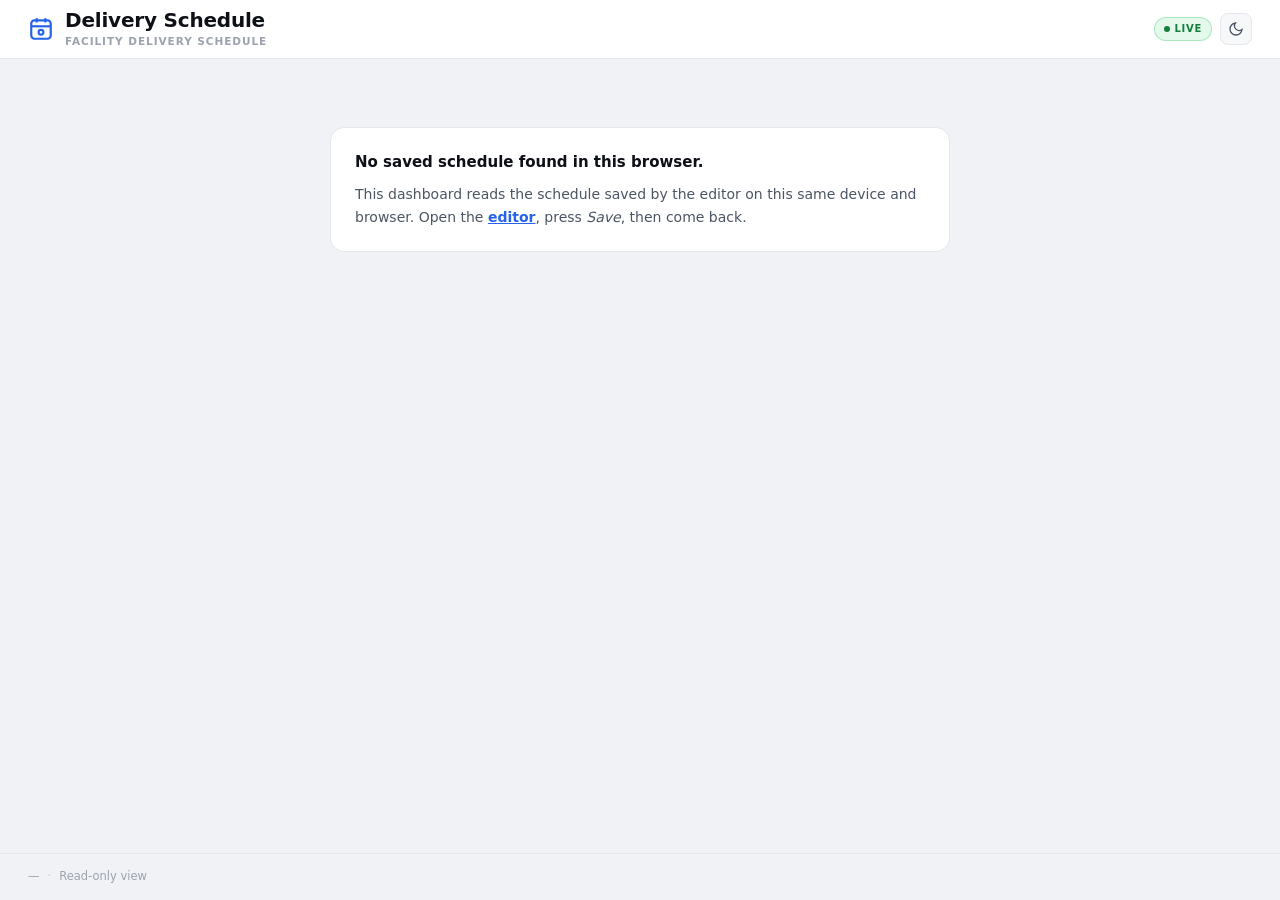
==== live.html @ d56c6969 "Add files via upload" ====
<!DOCTYPE html>
<html lang="en" data-theme="light">
<head>
<meta charset="UTF-8">
<meta name="viewport" content="width=device-width, initial-scale=1, viewport-fit=cover">
<meta name="robots" content="noindex">
<title>Delivery Schedule — Live</title>
<link rel="stylesheet" href="base.css">
<link rel="stylesheet" href="style.css">
<link rel="stylesheet" href="live.css">
</head>
<body class="live-body">

  <header class="live-header">
    <div class="live-header-inner">
      <div class="live-brand">
        <svg class="live-logo" width="26" height="26" viewBox="0 0 24 24" fill="none" stroke="currentColor" stroke-width="2" aria-label="Delivery schedule">
          <rect x="3" y="4" width="18" height="17" rx="3"/>
          <line x1="3" y1="9.5" x2="21" y2="9.5"/>
          <line x1="8" y1="2" x2="8" y2="6"/>
          <line x1="16" y1="2" x2="16" y2="6"/>
          <circle cx="12" cy="15" r="2.2"/>
        </svg>
        <div class="live-titles">
          <h1 id="liveTitle">Delivery Schedule</h1>
          <p id="liveSubtitle">Facility Delivery Schedule</p>
        </div>
      </div>
      <div class="live-header-right">
        <span class="live-cutoff" id="liveCutoff" hidden></span>
        <span class="live-badge live-live-badge"><span class="live-dot"></span>Live</span>
        <button class="live-icon-btn" id="liveThemeBtn" type="button" aria-label="Toggle dark mode" title="Toggle dark mode">
          <svg width="16" height="16" viewBox="0 0 24 24" fill="none" stroke="currentColor" stroke-width="2"><path d="M21 12.8A9 9 0 1 1 11.2 3a7 7 0 0 0 9.8 9.8z"/></svg>
        </button>
      </div>
    </div>
    <nav class="live-tabs" role="tablist">
      <button class="live-tab active" data-view="timeline" role="tab" aria-selected="true">Timeline</button>
      <button class="live-tab" data-view="reference" role="tab" aria-selected="false">Quick Reference</button>
    </nav>
  </header>

  <main class="live-main">
    <div class="live-status" id="liveStatus" hidden></div>
    <div id="liveContent" class="live-content"></div>
  </main>

  <footer class="live-footer">
    <span id="liveUpdated">—</span>
    <span class="live-footer-sep">·</span>
    <span>Read-only view</span>
  </footer>

  <script src="live.js"></script>
<script data-pplx-inline-edit>
(function () {
  if (window === window.top) return;

  const allowedParentOrigins = ["https://www.perplexity.ai","https://perplexity.ai","https://testing.perplexity.ai","https://staging.perplexity.ai","https://*.preview.i.perplexity.ai","http://perplexity.localhost","http://localhost:1420","http://127.0.0.1:1420","http://localhost:3000","http://127.0.0.1:3000","http://localhost:5173","http://127.0.0.1:5173"];
  const MAX_FONT_BYTES = 500 * 1024;
  const MAX_TOTAL_FONT_BYTES = 2 * 1024 * 1024;
  let scrollForwarding = false;
  let scrollRaf = 0;
  let trustedTopOrigin = null;

  // Allow entries like "https://*.preview.i.perplexity.ai" — the wildcard
  // matches a single DNS label (no dots), so "https://*.foo" cannot stretch
  // across multiple labels.
  function matchesAllowedOrigin(origin) {
    if (!origin) return false;
    for (const entry of allowedParentOrigins) {
      if (!entry.includes("*")) {
        if (entry === origin) return true;
        continue;
      }
      const pattern = new RegExp(
        "^" +
          entry.replace(/[.+?^${}()|[\]\\]/g, "\\$&").replace(/\*/g, "[^.]+") +
          "$",
      );
      if (pattern.test(origin)) return true;
    }
    return false;
  }

  // Trust decision: when the sender is same-origin-visible (event.origin is a
  // real origin like https://www.perplexity.ai) we trust event.origin directly.
  // When event.origin is "null" (opaque broker srcdoc), we fall back to the
  // broker's stamped `parentOrigin` to identify the top window. The fallback
  // is claim-only — we rely on the browser's native `targetOrigin` enforcement
  // on the response path (see postToTrustedTop) to ensure replies can't be
  // delivered to anyone but the actual top window of that claimed origin.
  function getTrustedParentOrigin(event) {
    const forwardedParentOrigin =
      typeof event.data.parentOrigin === "string" ? event.data.parentOrigin : null;
    const parentOrigin = event.origin === "null" ? forwardedParentOrigin : event.origin;
    return matchesAllowedOrigin(parentOrigin) ? parentOrigin : null;
  }

  // All responses go to window.top with targetOrigin = the allowlisted origin.
  // An attacker that iframes us inside their own null-origin broker can claim
  // any parentOrigin they like, but the browser will drop the reply whenever
  // the real top's origin doesn't match — so the screenshot never leaves.
  function postToTrustedTop(message) {
    if (!trustedTopOrigin) return;
    try {
      window.top.postMessage(message, trustedTopOrigin);
    } catch (_error) {}
  }

  function inlineAll(original, clone) {
    if (original.nodeType !== 1 || clone.nodeType !== 1) return;

    try {
      const computedStyle = getComputedStyle(original);
      // cssText on a computed style is the serialized declaration in modern
      // Chromium/Safari — a single read beats enumerating ~400 longhand
      // properties. Firefox returns "" here, so we fall back on empty.
      const serialized = computedStyle.cssText;
      if (serialized) {
        clone.style.cssText = serialized;
      } else {
        const parts = new Array(computedStyle.length);
        for (let index = 0; index < computedStyle.length; index += 1) {
          const property = computedStyle[index];
          parts[index] = `${property}:${computedStyle.getPropertyValue(property)};`;
        }
        clone.style.cssText = parts.join("");
      }
    } catch (_error) {}

    const originalChildren = original.children;
    const clonedChildren = clone.children;
    for (
      let index = 0;
      index < originalChildren.length && index < clonedChildren.length;
      index += 1
    ) {
      inlineAll(originalChildren[index], clonedChildren[index]);
    }
  }

  function extractFontUrl(srcValue) {
    const matches = [
      ...srcValue.matchAll(
        /url\(["']?([^"')]+)["']?\)(?:\s*format\(["']?([^"')]+)["']?\))?/gi,
      ),
    ];
    if (matches.length === 0) return null;
    const woff2 = matches.find((m) => m[2] && m[2].toLowerCase().includes("woff2"));
    if (woff2) return woff2[1];
    const woff = matches.find((m) => m[2] && m[2].toLowerCase().includes("woff"));
    if (woff) return woff[1];
    return matches[0][1];
  }

  // Cache resolved font URL -> data URI across captures. Fonts on a page
  // essentially never change, and a batch run emits multiple captures back to
  // back — without this we'd refetch + re-base64 every time.
  const fontDataUriCache = new Map();
  const SRC_DECLARATION_RE = /src\s*:\s*[^;}]+/i;

  async function fetchAsDataUri(url) {
    if (fontDataUriCache.has(url)) return fontDataUriCache.get(url);
    let dataUri = null;
    try {
      const response = await fetch(url, { mode: "cors", credentials: "omit" });
      if (response.ok) {
        const blob = await response.blob();
        if (blob.size <= MAX_FONT_BYTES) {
          dataUri = await new Promise((resolve) => {
            const reader = new FileReader();
            reader.onloadend = () =>
              resolve(typeof reader.result === "string" ? reader.result : null);
            reader.onerror = () => resolve(null);
            reader.readAsDataURL(blob);
          });
        }
      }
    } catch (_error) {
      dataUri = null;
    }
    fontDataUriCache.set(url, dataUri);
    return dataUri;
  }

  function collectFontFaceRuleTexts() {
    const rules = [];
    for (const sheet of document.styleSheets) {
      let cssRules;
      try {
        cssRules = sheet.cssRules;
      } catch (_error) {
        continue;
      }
      if (!cssRules) continue;
      for (const rule of cssRules) {
        const cssText = rule.cssText || "";
        if (cssText.startsWith("@font-face")) rules.push(cssText);
      }
    }
    return rules;
  }

  async function buildInlinedFontCss() {
    const ruleTexts = collectFontFaceRuleTexts();
    if (ruleTexts.length === 0) return null;

    const resolved = ruleTexts.map((cssText) => {
      if (!SRC_DECLARATION_RE.test(cssText)) return null;
      const srcMatch = cssText.match(/src\s*:\s*([^;}]+)[;}]/i);
      if (!srcMatch) return null;
      const url = extractFontUrl(srcMatch[1]);
      if (!url) return null;
      try {
        return { cssText, url: new URL(url, document.baseURI).href };
      } catch (_error) {
        return null;
      }
    });

    const dataUris = await Promise.all(
      resolved.map((entry) => (entry ? fetchAsDataUri(entry.url) : Promise.resolve(null))),
    );

    const inlined = [];
    let totalBytes = 0;
    for (let index = 0; index < resolved.length; index += 1) {
      const entry = resolved[index];
      const dataUri = dataUris[index];
      if (!entry || !dataUri) continue;
      const approxBytes = dataUri.length * 0.75;
      if (totalBytes + approxBytes > MAX_TOTAL_FONT_BYTES) break;
      totalBytes += approxBytes;
      inlined.push(entry.cssText.replace(SRC_DECLARATION_RE, `src: url("${dataUri}")`));
    }
    return inlined.length > 0 ? inlined.join("\n") : null;
  }

  function stripExternal(clone) {
    const images = clone.querySelectorAll("img");
    for (let index = 0; index < images.length; index += 1) {
      const src = images[index].getAttribute("src");
      if (src && !src.startsWith("data:")) images[index].removeAttribute("src");
    }

    const elements = clone.querySelectorAll("*");
    for (let index = 0; index < elements.length; index += 1) {
      const style = elements[index].style.cssText;
      if (style && style.includes("url(")) {
        elements[index].style.cssText = style.replace(
          /url\(["']?(?!data:)[^)"']*["']?\)/gi,
          "none",
        );
      }
    }
  }

  function emitScroll() {
    scrollRaf = 0;
    if (!scrollForwarding) return;
    postToTrustedTop({
      type: "INLINE_EDIT_SCROLL",
      scrollX: window.scrollX,
      scrollY: window.scrollY,
    });
  }

  window.addEventListener(
    "scroll",
    function () {
      if (!scrollForwarding || scrollRaf) return;
      scrollRaf = requestAnimationFrame(emitScroll);
    },
    { passive: true, capture: true },
  );

  async function handleCaptureRequest(event) {
    const requestId = event.data.requestId;
    const scrollX = window.scrollX;
    const scrollY = window.scrollY;
    const width = window.innerWidth;
    const height = window.innerHeight;

    function postResult(dataUrl) {
      postToTrustedTop({
        type: "INLINE_EDIT_SCREENSHOT_RESULT",
        requestId,
        dataUrl,
        scrollX,
        scrollY,
      });
    }

    try {
      // Wait for any pending web fonts to resolve so both inline metrics and
      // the @font-face inlining below see the same loaded faces.
      if (document.fonts && document.fonts.ready) {
        try {
          await document.fonts.ready;
        } catch (_error) {}
      }

      const clone = document.documentElement.cloneNode(true);
      inlineAll(document.documentElement, clone);

      const removedNodes = clone.querySelectorAll("script,link[rel=\"stylesheet\"],style");
      for (let index = 0; index < removedNodes.length; index += 1) {
        removedNodes[index].remove();
      }

      stripExternal(clone);

      // Re-embed web fonts as data-URI @font-face rules so the SVG rasterizer
      // can resolve them — external font URLs aren't fetched during
      // foreignObject rendering, which would otherwise force a fallback face
      // and change text metrics.
      const inlinedFontCss = await buildInlinedFontCss();
      if (inlinedFontCss) {
        const styleEl = document.createElement("style");
        styleEl.textContent = inlinedFontCss;
        const head = clone.querySelector("head");
        if (head) head.appendChild(styleEl);
        else clone.insertBefore(styleEl, clone.firstChild);
      }

      const html = new XMLSerializer().serializeToString(clone);
      const svg =
        `<svg xmlns="http://www.w3.org/2000/svg" width="${width}" height="${height}">` +
        '<foreignObject width="100%" height="100%">' +
        `<div xmlns="http://www.w3.org/1999/xhtml" style="width:${width}px;height:${height}px;overflow:hidden">` +
        `<div style="position:relative;left:-${scrollX}px;top:-${scrollY}px">` +
        html +
        "</div></div></foreignObject></svg>";
      const svgUrl = `data:image/svg+xml;charset=utf-8,${encodeURIComponent(svg)}`;
      const image = new Image();
      image.onload = function () {
        const canvas = document.createElement("canvas");
        canvas.width = width;
        canvas.height = height;
        canvas.getContext("2d").drawImage(image, 0, 0);
        postResult(canvas.toDataURL("image/png"));
      };
      image.onerror = function () {
        postResult(null);
      };
      image.src = svgUrl;
    } catch (_error) {
      postResult(null);
    }
  }

  window.addEventListener("message", function (event) {
    if (!event.data) return;
    // Only accept messages from the direct parent frame. Blocks sibling /
    // unrelated-window postMessage senders that could otherwise reach us.
    if (event.source !== window.parent) return;

    const trustedParentOrigin = getTrustedParentOrigin(event);
    if (!trustedParentOrigin) return;
    trustedTopOrigin = trustedParentOrigin;

    if (event.data.type === "INLINE_EDIT_SCROLL_START") {
      scrollForwarding = true;
      emitScroll();
      return;
    }

    if (event.data.type === "INLINE_EDIT_SCROLL_STOP") {
      scrollForwarding = false;
      if (scrollRaf) cancelAnimationFrame(scrollRaf);
      scrollRaf = 0;
      return;
    }

    if (event.data.type !== "INLINE_EDIT_CAPTURE_REQUEST") return;

    handleCaptureRequest(event);
  });
})();


</script></body>
</html>
---- base.css ----
*, *::before, *::after { box-sizing: border-box; margin: 0; padding: 0; }
html {
  -webkit-font-smoothing: antialiased;
  -moz-osx-font-smoothing: grayscale;
  text-rendering: optimizeLegibility;
  scroll-behavior: smooth;
}
body {
  position: relative;
  min-height: 100dvh;
  font-family: var(--font-body, 'Inter', sans-serif);
  font-size: var(--text-base);
  color: var(--color-text);
  background-color: var(--color-bg);
}
img, svg { display: block; max-width: 100%; }
ul[role='list'] { list-style: none; }
button { cursor: pointer; background: none; border: none; font: inherit; color: inherit; }
h1,h2,h3,h4,h5,h6 { text-wrap: balance; line-height: 1.15; }
p, li { text-wrap: pretty; }
::selection { background: oklch(from var(--color-primary, #01696f) l c h / 0.2); }
:focus-visible { outline: 2px solid var(--color-primary); outline-offset: 3px; border-radius: 4px; }
@media (prefers-reduced-motion: reduce) {
  *, *::before, *::after {
    animation-duration: 0.01ms !important;
    transition-duration: 0.01ms !important;
  }
}
---- style.css ----
/* =============================================================================
   DELIVERY SCHEDULE — DESIGN SYSTEM v3
   View mode: polished published document
   Edit mode: functional editing UI overlaid on top
============================================================================= */

@keyframes fadeSlideIn {
  from { opacity: 0; transform: translateY(-3px); }
  to   { opacity: 1; transform: translateY(0); }
}

/* ── Variables ────────────────────────────────────────────────────────────── */
:root {
  --font:       'Inter', system-ui, -apple-system, sans-serif;
  --font-mono:  'DM Mono', 'Courier New', monospace;

  /* Surfaces */
  --bg:         #f0f2f5;
  --surface:    #ffffff;
  --surface-2:  #f7f8fa;
  --border:     #e4e7ec;
  --border-2:   #c9cdd6;

  /* Text */
  --text-1:     #0d1117;
  --text-2:     #4b5563;
  --text-3:     #9ca3af;

  /* Accent */
  --accent:     #2563eb;
  --accent-lo:  #eff6ff;
  --accent-hi:  #1d4ed8;

  /* Header */
  --hdr-h:      64px;
  --hdr-bg:     #ffffff;
  --hdr-border: #e4e7ec;

  /* Timeline */
  --spine:      #dde1e7;
  --dot-sz:     11px;
  --time-w:     88px;

  /* Card variants */
  --c-default-bg: #ffffff;
  --c-default-bd: #e4e7ec;
  --c-purple-bg:  #f5f3ff;
  --c-purple-bd:  #c4b5fd;
  --c-purple-tx:  #5b21b6;
  --c-pickup-bg:  #fff7ed;
  --c-pickup-bd:  #fed7aa;
  --c-pickup-tx:  #9a3412;
  --c-assisted-bg: #eff6ff;
  --c-assisted-bd: #93c5fd;
  --c-assisted-tx: #1d4ed8;
  --c-skill-bg:   #f0fdf4;
  --c-skill-bd:   #bbf7d0;
  --c-skill-tx:   #166534;

  /* Sticky notes */
  --sn-blue-bg:   #eff6ff;
  --sn-blue-bd:   #93c5fd;
  --sn-blue-tx:   #1e40af;
  --sn-yel-bg:    #fefce8;
  --sn-yel-bd:    #fde68a;
  --sn-yel-tx:    #78350f;

  /* Tags */
  --tag-mwf-bg:   #eff6ff;
  --tag-mwf-tx:   #1d4ed8;
  --tag-tth-bg:   #f0fdf4;
  --tag-tth-tx:   #166534;
  --tag-sk-bg:    #fff7ed;
  --tag-sk-tx:    #9a3412;

  /* Shadows */
  --shadow-sm:  0 1px 2px rgba(0,0,0,.06), 0 1px 3px rgba(0,0,0,.04);
  --shadow-md:  0 4px 12px rgba(0,0,0,.08), 0 2px 4px rgba(0,0,0,.04);
}

[data-theme="dark"] {
  --bg:         #0d1117;
  --surface:    #161b22;
  --surface-2:  #1c2333;
  --border:     #30363d;
  --border-2:   #444c56;

  --text-1:     #e6edf3;
  --text-2:     #8b949e;
  --text-3:     #6e7681;

  --accent:     #58a6ff;
  --accent-lo:  #1c3a6b;
  --accent-hi:  #79b8ff;

  --hdr-bg:     #161b22;
  --hdr-border: #30363d;

  --spine:      #30363d;

  --c-default-bg: #161b22;
  --c-default-bd: #30363d;
  --c-purple-bg:  #2d1b69;
  --c-purple-bd:  #7c3aed;
  --c-purple-tx:  #c4b5fd;
  --c-pickup-bg:  #431407;
  --c-pickup-bd:  #9a3412;
  --c-pickup-tx:  #fdba74;
  --c-assisted-bg: #1e3a5f;
  --c-assisted-bd: #1e40af;
  --c-assisted-tx: #93c5fd;
  --c-skill-bg:   #14532d;
  --c-skill-bd:   #166534;
  --c-skill-tx:   #86efac;

  --sn-blue-bg:   #1c3a6b;
  --sn-blue-bd:   #3b82f6;
  --sn-blue-tx:   #93c5fd;
  --sn-yel-bg:    #422006;
  --sn-yel-bd:    #d97706;
  --sn-yel-tx:    #fbbf24;

  --tag-mwf-bg:   #1c3a6b;
  --tag-mwf-tx:   #93c5fd;
  --tag-tth-bg:   #14532d;
  --tag-tth-tx:   #86efac;
  --tag-sk-bg:    #431407;
  --tag-sk-tx:    #fdba74;

  --shadow-sm: 0 1px 3px rgba(0,0,0,.3);
  --shadow-md: 0 4px 12px rgba(0,0,0,.4);
}

/* ── Reset ────────────────────────────────────────────────────────────────── */
*, *::before, *::after { box-sizing: border-box; margin: 0; padding: 0; }
html { font-size: 14px; scroll-behavior: smooth; }
body {
  font-family: var(--font);
  background: var(--bg);
  color: var(--text-1);
  line-height: 1.55;
  min-height: 100vh;
  position: relative;
}
::-webkit-scrollbar { width: 6px; height: 6px; }
::-webkit-scrollbar-track { background: transparent; }
::-webkit-scrollbar-thumb { background: var(--border-2); border-radius: 3px; }

/* ═══════════════════════════════════════════════════════════════════════════
   HEADER
═══════════════════════════════════════════════════════════════════════════ */
.site-header {
  position: sticky;
  top: 0;
  z-index: 100;
  height: var(--hdr-h);
  background: var(--hdr-bg);
  border-bottom: 1px solid var(--hdr-border);
  backdrop-filter: blur(12px);
  -webkit-backdrop-filter: blur(12px);
}
.header-inner {
  display: flex;
  align-items: center;
  height: 100%;
  padding: 0 28px;
  gap: 20px;
  max-width: 2200px;
  margin: 0 auto;
}

/* Brand */
.header-brand {
  display: flex;
  align-items: center;
  gap: 14px;
  flex-shrink: 0;
}
.brand-logo {
  width: 38px; height: 38px;
  color: var(--accent);
  flex-shrink: 0;
}
.brand-text { display: flex; flex-direction: column; gap: 1px; }
.site-title {
  font-size: 16px;
  font-weight: 800;
  letter-spacing: -.4px;
  color: var(--text-1);
  line-height: 1.2;
  white-space: nowrap;
}
.site-subtitle {
  font-size: 10.5px;
  font-weight: 600;
  color: var(--text-3);
  letter-spacing: .6px;
  text-transform: uppercase;
}

/* Meta */
.header-meta { flex: 1; min-width: 0; display: flex; align-items: center; }
.cutoff-pill {
  display: inline-flex;
  align-items: center;
  gap: 6px;
  padding: 5px 14px;
  background: var(--surface-2);
  border: 1px solid var(--border);
  border-radius: 24px;
  font-size: 12.5px;
  font-weight: 500;
  color: var(--text-2);
  white-space: nowrap;
}
.cutoff-pill svg { color: var(--accent); flex-shrink: 0; }

/* Actions */
.header-actions {
  display: flex;
  align-items: center;
  gap: 8px;
  flex-shrink: 0;
}
.btn-group {
  display: flex;
  gap: 2px;
  padding: 2px;
  background: var(--surface-2);
  border: 1px solid var(--border);
  border-radius: 8px;
}
.icon-btn {
  display: inline-flex;
  align-items: center;
  justify-content: center;
  width: 32px; height: 32px;
  border: none;
  background: transparent;
  color: var(--text-2);
  border-radius: 6px;
  cursor: pointer;
  transition: background .15s, color .15s;
}
.icon-btn:hover:not(:disabled) { background: var(--border); color: var(--text-1); }
.icon-btn:disabled { opacity: .3; cursor: not-allowed; }

.pill-btn {
  display: inline-flex;
  align-items: center;
  gap: 7px;
  height: 34px;
  padding: 0 14px;
  border: 1px solid var(--border);
  background: var(--surface);
  color: var(--text-2);
  font-size: 13px;
  font-weight: 500;
  font-family: var(--font);
  border-radius: 8px;
  cursor: pointer;
  transition: all .15s;
  white-space: nowrap;
}
.pill-btn:hover { background: var(--surface-2); color: var(--text-1); border-color: var(--border-2); }
.pill-btn.active { background: var(--accent); color: #fff; border-color: var(--accent); }
.btn-edit.active { background: #16a34a; border-color: #15803d; color: #fff; }
.backup-wrap { display: inline-flex; gap: 4px; }
.btn-save  { border-color: var(--accent) !important; color: var(--accent) !important; font-weight: 700; }
.btn-save:hover { background: var(--accent) !important; color: #fff !important; }
.btn-save.saved { border-color: #16a34a !important; color: #16a34a !important; }
.btn-save.saved:hover { background: #16a34a !important; color: #fff !important; }
[data-theme="dark"] .btn-save.saved { border-color: #4ade80 !important; color: #4ade80 !important; }
.btn-backup:hover { border-color: #2563eb; color: #2563eb; }
.btn-import:hover { border-color: #7c3aed; color: #7c3aed; }

/* ── Save indicator toast ── */
.save-indicator {
  position: fixed;
  bottom: 20px;
  right: 24px;
  padding: 7px 14px;
  border-radius: 8px;
  font-size: 12px;
  font-weight: 600;
  font-family: var(--font);
  pointer-events: none;
  opacity: 0;
  transform: translateY(6px);
  transition: opacity .25s, transform .25s;
  z-index: 9999;
  white-space: nowrap;
}
.save-indicator.show {
  opacity: 1;
  transform: translateY(0);
}
.save-indicator.si-saved {
  background: #dcfce7;
  color: #15803d;
  border: 1px solid #86efac;
}
.save-indicator.si-error {
  background: #fef2f2;
  color: #b91c1c;
  border: 1px solid #fca5a5;
}
[data-theme="dark"] .save-indicator.si-saved {
  background: #14532d;
  color: #4ade80;
  border-color: #166534;
}
[data-theme="dark"] .save-indicator.si-error {
  background: #450a0a;
  color: #fca5a5;
  border-color: #7f1d1d;
}

/* Editable header fields — only styled in edit mode */
.editing {
  outline: 2px dashed var(--accent);
  outline-offset: 3px;
  border-radius: 4px;
  cursor: text;
}

/* ═══════════════════════════════════════════════════════════════════════════
   EDIT BANNER
═══════════════════════════════════════════════════════════════════════════ */
.edit-banner {
  display: flex;
  align-items: center;
  gap: 10px;
  padding: 9px 28px;
  background: #eff6ff;
  border-bottom: 1px solid #bfdbfe;
  font-size: 12.5px;
  color: #1e40af;
}
[data-theme="dark"] .edit-banner {
  background: #1c3a6b; border-color: #3b82f6; color: #93c5fd;
}
.edit-banner kbd {
  padding: 1px 5px;
  background: rgba(255,255,255,.5);
  border: 1px solid rgba(0,0,0,.15);
  border-radius: 4px;
  font-family: var(--font-mono);
  font-size: 10.5px;
}

/* ═══════════════════════════════════════════════════════════════════════════
   RTE TOOLBAR
═══════════════════════════════════════════════════════════════════════════ */
.rte-toolbar {
  position: absolute;
  z-index: 9999;
  display: flex;
  align-items: center;
  gap: 2px;
  padding: 5px 8px;
  background: var(--surface);
  border: 1px solid var(--border-2);
  border-radius: 10px;
  box-shadow: var(--shadow-md);
}
.rte-toolbar[hidden] { display: none; }
.rte-toolbar.is-dragging { user-select: none; opacity: .92; box-shadow: var(--shadow-lg); }
/* Drag grip */
.rte-drag-handle {
  display: flex; align-items: center; justify-content: center;
  width: 18px; height: 28px;
  color: var(--text-3);
  cursor: grab;
  border-radius: 4px;
  flex-shrink: 0;
  transition: color .15s, background .15s;
}
.rte-drag-handle:hover { color: var(--text-2); background: var(--surface-2); }
.rte-drag-handle:active { cursor: grabbing; }
.rte-btn {
  display: inline-flex; align-items: center; justify-content: center;
  width: 28px; height: 28px;
  border: none; background: transparent; color: var(--text-2);
  border-radius: 6px; cursor: pointer; font-size: 13px;
  transition: background .1s, color .1s;
}
.rte-btn:hover { background: var(--surface-2); color: var(--text-1); }
.rte-btn.active { background: var(--accent-lo); color: var(--accent-hi); }
.rte-delete { color: #dc2626 !important; }
.rte-delete:hover { background: #fee2e2 !important; color: #b91c1c !important; }
[data-theme="dark"] .rte-delete { color: #f87171 !important; }
[data-theme="dark"] .rte-delete:hover { background: #450a0a !important; color: #fca5a5 !important; }
.rte-divider { width: 1px; height: 18px; background: var(--border); margin: 0 2px; }
/* Custom size picker (replaces native <select>) */
.rte-size-wrap {
  position: relative;
  display: inline-flex;
}
.rte-size-btn {
  display: inline-flex; align-items: center; gap: 4px;
  height: 26px; padding: 0 8px;
  border: 1px solid var(--border); background: var(--surface-2);
  color: var(--text-2); border-radius: 6px; font-size: 12px;
  font-family: var(--font); font-weight: 500;
  cursor: pointer; white-space: nowrap;
  transition: background .1s, border-color .1s, color .1s;
}
.rte-size-btn:hover { background: var(--surface-3, var(--surface-2)); border-color: var(--accent); color: var(--accent); }
.rte-size-menu {
  position: absolute;
  top: calc(100% + 5px);
  left: 0;
  z-index: 10100;
  background: var(--surface);
  border: 1px solid var(--border-2);
  border-radius: 8px;
  box-shadow: 0 8px 24px rgba(0,0,0,.18);
  padding: 4px;
  display: flex;
  flex-direction: column;
  gap: 1px;
  min-width: 90px;
}
.rte-size-menu[hidden] { display: none; }
.rte-size-opt {
  display: flex; align-items: center; justify-content: space-between;
  gap: 8px; padding: 5px 10px;
  border: none; background: transparent;
  color: var(--text-1); font-size: 13px; font-family: var(--font);
  font-weight: 500; border-radius: 5px; cursor: pointer; text-align: left;
  transition: background .1s;
}
.rte-size-opt span { font-size: 10px; color: var(--text-3); font-weight: 400; }
.rte-size-opt:hover { background: var(--accent-lo); color: var(--accent); }
.rte-size-opt:hover span { color: var(--accent); }
.rte-color-wrap {
  display: inline-flex; align-items: center; justify-content: center;
  width: 28px; height: 28px; cursor: pointer; border-radius: 6px;
  transition: background .1s;
}
.rte-color-wrap:hover { background: var(--surface-2); }
.rte-color-wrap input[type="color"] {
  width: 0; height: 0; padding: 0; border: none; opacity: 0; position: absolute;
}

/* ═══════════════════════════════════════════════════════════════════════════
   CHANGELOG PANEL
═══════════════════════════════════════════════════════════════════════════ */
.cl-overlay {
  display: none;
  position: fixed; inset: 0;
  background: rgba(0,0,0,.3); z-index: 200;
}
.cl-panel {
  position: fixed;
  top: 0; right: 0; bottom: 0; width: 320px;
  background: var(--surface);
  border-left: 1px solid var(--border);
  box-shadow: var(--shadow-md);
  z-index: 300;
  display: flex; flex-direction: column;
  transform: translateX(100%);
  transition: transform .25s cubic-bezier(.4,0,.2,1);
}
.cl-panel.open { transform: translateX(0); }
.cl-panel.open ~ .cl-overlay { display: block; }
.cl-header {
  display: flex; align-items: center; justify-content: space-between;
  padding: 18px 16px 14px;
  border-bottom: 1px solid var(--border);
}
.cl-header-title {
  display: flex; align-items: center; gap: 8px;
  font-size: 14px; font-weight: 700; color: var(--text-1);
}
.cl-hint { font-size: 11.5px; color: var(--text-3); padding: 8px 16px; border-bottom: 1px solid var(--border); }
.cl-list { flex: 1; overflow-y: auto; padding: 8px; list-style: none; display: flex; flex-direction: column; gap: 5px; }
.cl-empty { padding: 24px; font-size: 13px; color: var(--text-3); text-align: center; }
.cl-item {
  padding: 10px 12px;
  border: 1px solid var(--border); border-radius: 8px; background: var(--surface);
  transition: border-color .15s;
}
.cl-item.cl-active { border-color: var(--accent); background: var(--accent-lo); }
.cl-item-meta { display: flex; align-items: center; gap: 8px; margin-bottom: 4px; }
.cl-seq { font-size: 11px; font-weight: 700; color: var(--text-3); font-family: var(--font-mono); }
.cl-time { font-size: 11px; color: var(--text-3); }
.cl-cur-badge {
  font-size: 10px; font-weight: 700;
  background: var(--accent); color: #fff;
  padding: 1px 6px; border-radius: 20px;
}
.cl-item-desc { font-size: 12.5px; color: var(--text-1); margin-bottom: 8px; }
.cl-revert {
  display: inline-flex; align-items: center; gap: 5px;
  font-size: 11.5px; font-weight: 600; color: var(--accent-hi);
  background: transparent; border: 1px solid var(--accent);
  border-radius: 6px; padding: 3px 8px; cursor: pointer; font-family: var(--font);
  transition: background .1s;
}
.cl-revert:hover { background: var(--accent-lo); }
.count-badge {
  display: inline-flex; align-items: center; justify-content: center;
  min-width: 18px; height: 18px; padding: 0 5px;
  border-radius: 9px; background: var(--accent); color: #fff;
  font-size: 10px; font-weight: 700;
}

/* ═══════════════════════════════════════════════════════════════════════════
   MAIN LAYOUT
═══════════════════════════════════════════════════════════════════════════ */
.main-layout {
  display: flex;
  gap: 0;
  min-height: calc(100vh - var(--hdr-h));
  align-items: flex-start;
}

/* ═══════════════════════════════════════════════════════════════════════════
   TIMELINE SECTION
═══════════════════════════════════════════════════════════════════════════ */
.timeline-section {
  flex: 1;
  min-width: 0;
  padding: 32px 28px 56px 32px;
  border-right: 1px solid var(--border);
}

/* ── Sticky notes ────────────────────────────────────────────────────────── */
.sticky-note {
  border-radius: 10px;
  padding: 14px 18px;
  margin-bottom: 16px;
  font-size: 13.5px;
  line-height: 1.6;
  position: relative;
  border-left: 4px solid;
}
.sticky-note p + p { margin-top: 5px; }
.sticky-blue {
  background: var(--sn-blue-bg);
  border-color: var(--sn-blue-bd);
  color: var(--sn-blue-tx);
}
.sticky-yellow {
  background: var(--sn-yel-bg);
  border-color: var(--sn-yel-bd);
  color: var(--sn-yel-tx);
}
.badge-row { margin-top: 8px; }
.badge {
  display: inline-block;
  padding: 3px 10px;
  border-radius: 20px;
  font-size: 12px;
  font-weight: 600;
}
.badge-green {
  background: var(--c-skill-bg);
  color: var(--c-skill-tx);
  border: 1px solid var(--c-skill-bd);
}

/* ── Banner notes (full-width, like the existing sticky notes) ───────────── */
.banner-note {
  width: 100%;
  box-sizing: border-box;
  border-radius: 10px;
  padding: 14px 18px;
  margin-bottom: 16px;
  font-size: 13.5px;
  line-height: 1.6;
  position: relative;
  border-left: 4px solid;
}
.banner-note p + p { margin-top: 5px; }
/* Banner title */
.banner-title {
  display: block;
  font-weight: 800;
  font-size: 14px;
  letter-spacing: .1px;
  margin-bottom: 6px;
  line-height: 1.3;
  outline: none;
}
/* Add-title ghost button inside banner */
.banner-add-title-btn {
  display: none;
  align-items: center;
  gap: 4px;
  padding: 2px 7px;
  border: 1.5px dashed currentColor;
  opacity: .5;
  background: transparent;
  color: inherit;
  font-size: 11px;
  font-weight: 600;
  font-family: var(--font);
  border-radius: 5px;
  cursor: pointer;
  margin-bottom: 6px;
  white-space: nowrap;
  letter-spacing: .3px;
  transition: opacity .15s;
}
.banner-add-title-btn:hover { opacity: 1; }
.edit-mode .banner-note:hover .banner-add-title-btn,
.edit-mode .banner-note:focus-within .banner-add-title-btn { display: inline-flex; }

/* Color variants — cycle through: blue, yellow, green, orange */
.banner-blue   { background: var(--sn-blue-bg); border-color: var(--sn-blue-bd); color: var(--sn-blue-tx); }
.banner-yellow { background: var(--sn-yel-bg);  border-color: var(--sn-yel-bd);  color: var(--sn-yel-tx); }
.banner-green  { background: var(--c-skill-bg); border-color: var(--c-skill-bd); color: var(--c-skill-tx); }
.banner-orange { background: var(--c-pickup-bg); border-color: var(--c-pickup-bd); color: var(--c-pickup-tx); }

/* Color-picker row shown in edit mode */
.banner-color-row {
  display: none;
  gap: 6px;
  margin-top: 8px;
  align-items: center;
}
.edit-mode .banner-color-row { display: flex; }
.banner-color-swatch {
  width: 16px; height: 16px;
  border-radius: 50%;
  cursor: pointer;
  border: 2px solid transparent;
  flex-shrink: 0;
  transition: transform .12s, border-color .12s;
}
.banner-color-swatch:hover    { transform: scale(1.2); }
.banner-color-swatch.selected { border-color: var(--text-1); }
.swatch-blue   { background: var(--sn-blue-bd); }
.swatch-yellow { background: var(--sn-yel-bd);  }
.swatch-green    { background: var(--c-skill-bd); }
.swatch-orange   { background: var(--c-pickup-bd); }
.swatch-assisted { background: var(--c-assisted-bd); }


/* ── Free board (cards not on timeline) ─────────────────────────────────── */
.free-board {
  display: flex;
  flex-wrap: wrap;
  gap: 10px;
  margin-bottom: 6px;
}
/* Only show the board container when it has cards, or when in edit mode */
.free-board:empty { display: none; }
.edit-mode .free-board { display: flex; min-height: 0; }
.free-board-add {
  margin-bottom: 20px;
}
.edit-mode .free-board-add {
  display: flex !important;
}
/* View mode: add a subtle divider below the board if it has content */
.free-board:not(:empty) {
  padding-bottom: 16px;
  margin-bottom: 8px;
  border-bottom: 1px solid var(--border);
}

/* Free board cards get a left-accent stripe to visually distinguish them */
.free-board .card {
  border-left: 3px solid var(--accent);
  min-width: 160px;
  max-width: 320px;
}

/* ── Timeline ────────────────────────────────────────────────────────────── */
.timeline {
  position: relative;
  display: flex;
  flex-direction: column;
}

/* ── Timeline row ────────────────────────────────────────────────────────── */
.timeline-row {
  display: grid;
  grid-template-columns: var(--time-w) 32px 1fr;
  align-items: flex-start;
  position: relative;
  padding: 16px 0;
  border-bottom: 1px solid var(--border);
}
.timeline-row:last-of-type { border-bottom: none; }
.timeline-row:last-of-type::before { bottom: calc(100% - 27px); }
/* When add-slot-row is last sibling, :last-of-type still targets last div.
   Ensure pickup/normal rows never lose their bottom border if not truly last: */
.timeline-row:not(:last-child) { border-bottom: 1px solid var(--border); }

/* Spine line */
.timeline-row::before {
  content: '';
  position: absolute;
  left: calc(var(--time-w) + 16px - 1px);
  top: 0; bottom: 0;
  width: 2px;
  background: var(--spine);
  z-index: 0;
}
.timeline-row:first-of-type::before { top: 27px; }
/* last-of-type::before moved up next to border rule */

/* Time column */
.time-col {
  display: flex;
  flex-direction: column;
  align-items: flex-end;
  padding-right: 14px;
  padding-top: 2px;
  gap: 4px;
}
.time-chip {
  font-family: var(--font-mono);
  font-size: 12.5px;
  font-weight: 500;
  color: var(--text-2);
  white-space: nowrap;
  background: var(--surface);
  border: 1px solid var(--border);
  border-radius: 6px;
  padding: 3px 8px;
  letter-spacing: -.2px;
}
.time-chip-pickup { color: var(--c-pickup-tx) !important; }
.time-chip-late   { color: #dc2626 !important; background: #fef2f2 !important; border-color: #fecaca !important; }
[data-theme="dark"] .time-chip-late { color: #f87171 !important; background: #450a0a !important; border-color: #7f1d1d !important; }

.pickup-badge {
  font-size: 9px;
  font-weight: 800;
  letter-spacing: 1px;
  text-transform: uppercase;
  color: var(--c-pickup-tx);
  background: var(--c-pickup-bg);
  border: 1px solid var(--c-pickup-bd);
  padding: 2px 6px;
  border-radius: 4px;
  display: inline-block;
}

/* Spine dot */
.timeline-spine {
  display: flex;
  flex-direction: column;
  align-items: center;
  padding-top: 7px;
  z-index: 1;
}
.spine-dot {
  width: var(--dot-sz);
  height: var(--dot-sz);
  border-radius: 50%;
  background: var(--accent);
  border: 2.5px solid var(--bg);
  flex-shrink: 0;
  box-shadow: 0 0 0 1.5px var(--accent);
}
.spine-dot.dot-pickup { background: var(--c-pickup-tx); box-shadow: 0 0 0 1.5px var(--c-pickup-tx); }
.spine-dot.dot-late   { background: #dc2626; box-shadow: 0 0 0 1.5px #dc2626; }

/* Cards column */
.cards-col {
  display: flex;
  flex-wrap: wrap;
  gap: 10px;
  padding-left: 4px;
  align-items: flex-start;
}

/* ── Cards ───────────────────────────────────────────────────────────────── */
.card {
  position: relative;
  background: var(--c-default-bg);
  border: 1px solid var(--c-default-bd);
  border-radius: 10px;
  padding: 12px 14px;
  font-size: 13px;
  line-height: 1.5;
  min-width: 220px;
  box-shadow: var(--shadow-sm);
  transition: box-shadow .2s, border-color .2s;
}
/* No hover effect in view mode — only in edit mode */
.edit-mode .card:hover { box-shadow: var(--shadow-md); border-color: var(--accent); }
.edit-mode .sticky-note:hover { box-shadow: 0 0 0 2px var(--accent); }

.card.dragging { opacity: .35; box-shadow: var(--shadow-md); }
.drag-ph {
  border: 2px dashed var(--accent);
  border-radius: 10px;
  background: var(--accent-lo);
  opacity: .5;
  min-height: 40px;
}
/* ── Card resize handle (bottom-right corner) ───────────────────────────── */
.card-resize-handle {
  display: none; /* hidden in view mode */
  position: absolute;
  bottom: 3px;
  right: 3px;
  width: 14px;
  height: 14px;
  cursor: se-resize;
  opacity: 0;
  transition: opacity .15s;
  z-index: 5;
}
/* Show grip icon via SVG background */
.card-resize-handle::after {
  content: '';
  display: block;
  width: 100%;
  height: 100%;
  background-image: url("data:image/svg+xml,%3Csvg xmlns='http://www.w3.org/2000/svg' width='10' height='10' viewBox='0 0 10 10'%3E%3Ccircle cx='8' cy='8' r='1.2' fill='%239ca3af'/%3E%3Ccircle cx='5' cy='8' r='1.2' fill='%239ca3af'/%3E%3Ccircle cx='8' cy='5' r='1.2' fill='%239ca3af'/%3E%3C/svg%3E");
  background-repeat: no-repeat;
  background-position: bottom right;
}
/* Only show in edit mode */
.edit-mode .card-resize-handle { display: block; }
.edit-mode .card:hover .card-resize-handle { opacity: 1; }
.edit-mode .card-resize-handle:hover::after {
  background-image: url("data:image/svg+xml,%3Csvg xmlns='http://www.w3.org/2000/svg' width='10' height='10' viewBox='0 0 10 10'%3E%3Ccircle cx='8' cy='8' r='1.2' fill='%232563eb'/%3E%3Ccircle cx='5' cy='8' r='1.2' fill='%232563eb'/%3E%3Ccircle cx='8' cy='5' r='1.2' fill='%232563eb'/%3E%3C/svg%3E");
}
/* Card being resized */
.card.card-resizing {
  user-select: none;
  box-shadow: 0 0 0 2px var(--accent) !important;
}


/* Card variants */
.card-purple   { background: var(--c-purple-bg);   border-color: var(--c-purple-bd); }
.card-pickup   { background: var(--c-pickup-bg);   border-color: var(--c-pickup-bd); }
.card-skilled  { background: var(--c-skill-bg);    border-color: var(--c-skill-bd); }
.card-assisted { background: var(--c-assisted-bg); border-color: var(--c-assisted-bd); }

/* Card color picker panel (v30) */
.card-color-row {
  display: none;
  flex-direction: column;
  gap: 5px;
  animation: fadeSlideIn .15s ease;
  /* Float above card — no layout impact */
  position: absolute;
  top: -44px;
  left: 0;
  z-index: 20;
  background: var(--surface);
  border: 1px solid var(--border-2);
  border-radius: 8px;
  padding: 6px 7px;
  box-shadow: var(--shadow-md);
  width: max-content;
}
/* Card color panel: click-triggered only (not hover) */
.card-color-row.color-panel-open { display: flex; }
.card-swatch-grid {
  display: grid;
  grid-template-columns: repeat(5, 20px);
  gap: 4px;
}
.card-color-swatch {
  width: 20px; height: 20px;
  border-radius: 5px;
  border: 2px solid var(--border-2);
  cursor: pointer;
  transition: transform .12s, border-color .12s;
  padding: 0;
  flex-shrink: 0;
  position: relative;
}
.card-color-swatch:hover { transform: scale(1.15); border-color: var(--text-1); z-index: 2; }
.card-color-swatch.selected { border-color: var(--text-1); }
.card-color-swatch.selected::after {
  content: '\2713';
  position: absolute;
  inset: 0;
  display: flex;
  align-items: center;
  justify-content: center;
  font-size: 12px;
  font-weight: 900;
  color: var(--text-1);
  text-shadow: 0 1px 2px rgba(255,255,255,.6);
}
.swatch-card-default { background: var(--c-default-bd); }
.swatch-card-purple  { background: var(--c-purple-bd); }
.swatch-card-pickup  { background: var(--c-pickup-bd); }
.swatch-card-skilled { background: var(--c-skill-bd); }
.swatch-card-assisted { background: var(--c-assisted-bd); }
/* Custom color swatch — wraps a color input, with hex preview label */
.card-color-custom {
  display: flex;
  align-items: center;
  gap: 6px;
  border-top: 1px solid var(--border);
  padding-top: 6px;
  margin-top: 2px;
  cursor: pointer;
}
.card-color-custom.selected .custom-color-swatch-preview { border-color: var(--text-1); }
.card-color-custom input[type="color"] {
  width: 18px; height: 18px;
  opacity: 0; cursor: pointer; border: none; padding: 0; position: absolute;
}

.card-label {
  font-weight: 700;
  font-size: 13.5px;
  color: var(--text-1);
  margin-bottom: 2px;
}
.card-purple .card-label { color: var(--c-purple-tx); }
.card-pickup .card-label { color: var(--c-pickup-tx); }
.card-sub { font-size: 12px; color: var(--text-2); }

.card-tag {
  display: inline-block;
  font-size: 10.5px;
  font-weight: 700;
  letter-spacing: .5px;
  text-transform: uppercase;
  padding: 2px 8px;
  border-radius: 4px;
  margin-bottom: 8px;
}
.tag-mwf     { background: var(--tag-mwf-bg); color: var(--tag-mwf-tx); }
.tag-tuth    { background: var(--tag-tth-bg); color: var(--tag-tth-tx); }
.tag-skilled { background: var(--tag-sk-bg);  color: var(--tag-sk-tx); }
.tag-purple  { background: var(--c-purple-bg); color: var(--c-purple-tx); }
.tag-red     { background: #fef2f2; color: #b91c1c; }
.tag-gray    { background: var(--surface-2); color: var(--text-2); }
[data-theme="dark"] .tag-red  { background: #450a0a; color: #fca5a5; }
[data-theme="dark"] .tag-gray { background: var(--surface-2); color: var(--text-2); }
/* ── Route / solid label tags — 20-color palette (v30) ── */
.tag-route-crimson { background: #dc2626; color: #ffffff; }
.tag-route-rose { background: #e11d48; color: #ffffff; }
.tag-route-orange { background: #ea580c; color: #ffffff; }
.tag-route-amber { background: #d97706; color: #ffffff; }
.tag-route-lime { background: #65a30d; color: #ffffff; }
.tag-route-emerald { background: #059669; color: #ffffff; }
.tag-route-teal { background: #0f766e; color: #ffffff; }
.tag-route-cyan { background: #0891b2; color: #ffffff; }
.tag-route-sky { background: #0284c7; color: #ffffff; }
.tag-route-blue { background: #1d4ed8; color: #ffffff; }
.tag-route-indigo { background: #4338ca; color: #ffffff; }
.tag-route-violet { background: #7c3aed; color: #ffffff; }
.tag-route-purple { background: #9333ea; color: #ffffff; }
.tag-route-fuchsia { background: #c026d3; color: #ffffff; }
.tag-route-pink { background: #db2777; color: #ffffff; }
.tag-route-slate { background: #475569; color: #ffffff; }
.tag-route-zinc { background: #52525b; color: #ffffff; }
.tag-route-stone { background: #78716c; color: #ffffff; }
.tag-route-black { background: #1f2937; color: #ffffff; }
.tag-route-silver { background: #94a3b8; color: #ffffff; }
/* Legacy aliases from pre-v30 saved schedules, mapped to closest new hues */
.tag-route-red    { background: #dc2626; color: #ffffff; }
.tag-route-green  { background: #059669; color: #ffffff; }
/* Route tags: same style in dark mode (solid colors are readable either way) */
[data-theme="dark"] .tag-route-crimson { background: #dc2626; color: #ffffff; }
[data-theme="dark"] .tag-route-rose { background: #e11d48; color: #ffffff; }
[data-theme="dark"] .tag-route-orange { background: #ea580c; color: #ffffff; }
[data-theme="dark"] .tag-route-amber { background: #d97706; color: #ffffff; }
[data-theme="dark"] .tag-route-lime { background: #65a30d; color: #ffffff; }
[data-theme="dark"] .tag-route-emerald { background: #059669; color: #ffffff; }
[data-theme="dark"] .tag-route-teal { background: #0f766e; color: #ffffff; }
[data-theme="dark"] .tag-route-cyan { background: #0891b2; color: #ffffff; }
[data-theme="dark"] .tag-route-sky { background: #0284c7; color: #ffffff; }
[data-theme="dark"] .tag-route-blue { background: #1d4ed8; color: #ffffff; }
[data-theme="dark"] .tag-route-indigo { background: #4338ca; color: #ffffff; }
[data-theme="dark"] .tag-route-violet { background: #7c3aed; color: #ffffff; }
[data-theme="dark"] .tag-route-purple { background: #9333ea; color: #ffffff; }
[data-theme="dark"] .tag-route-fuchsia { background: #c026d3; color: #ffffff; }
[data-theme="dark"] .tag-route-pink { background: #db2777; color: #ffffff; }
[data-theme="dark"] .tag-route-slate { background: #475569; color: #ffffff; }
[data-theme="dark"] .tag-route-zinc { background: #52525b; color: #ffffff; }
[data-theme="dark"] .tag-route-stone { background: #78716c; color: #ffffff; }
[data-theme="dark"] .tag-route-black { background: #1f2937; color: #ffffff; }
[data-theme="dark"] .tag-route-silver { background: #94a3b8; color: #ffffff; }
[data-theme="dark"] .tag-route-red    { background: #dc2626; color: #ffffff; }
[data-theme="dark"] .tag-route-green  { background: #059669; color: #ffffff; }

/* ── Add Tag button (edit mode only) ── */
.add-tag-btn {
  display: none;
  align-items: center;
  gap: 4px;
  font-size: 10px;
  font-weight: 600;
  color: var(--text-3);
  background: none;
  border: 1px dashed var(--border);
  border-radius: 4px;
  padding: 1px 7px;
  cursor: pointer;
  margin-bottom: 6px;
  transition: all .12s;
  text-transform: uppercase;
  letter-spacing: .4px;
  white-space: nowrap;
}
.edit-mode .card:hover .add-tag-btn,
.edit-mode .card:focus-within .add-tag-btn { display: inline-flex; }
.edit-mode .free-card:hover .add-tag-btn,
.edit-mode .free-card:focus-within .add-tag-btn { display: inline-flex; }
.add-tag-btn:hover { border-color: var(--accent); color: var(--accent); background: var(--accent-lo); }

/* ── Tag color picker panel (v30 — floating swatch grid) ── */
.tag-color-row {
  display: none;
  flex-direction: column;
  gap: 5px;
  /* Float — no layout impact */
  position: absolute;
  z-index: 21;
  background: var(--surface);
  border: 1px solid var(--border-2);
  border-radius: 8px;
  padding: 6px 7px;
  box-shadow: var(--shadow-md);
  margin-top: 2px;
  width: max-content;
  max-width: 180px;
}
/* Tag color panel: click-triggered only (not hover) */
.tag-color-row.color-panel-open { display: flex; }

.swatch-panel-header {
  font-size: 10px;
  font-weight: 800;
  letter-spacing: .06em;
  text-transform: uppercase;
  color: var(--text-2);
  padding: 0 2px;
}
.swatch-panel-grid {
  display: grid;
  grid-template-columns: repeat(8, 18px);
  gap: 3px;
}
.tag-color-swatch {
  width: 18px;
  height: 18px;
  border-radius: 4px;
  border: 2px solid transparent;
  cursor: pointer;
  flex-shrink: 0;
  position: relative;
  transition: transform .12s, border-color .12s;
}
.tag-color-swatch:hover { transform: scale(1.2); border-color: var(--text-1); z-index: 2; }
.tag-color-swatch.selected { border-color: var(--text-1); }
.tag-color-swatch.selected::after {
  content: '\2713';
  position: absolute;
  inset: 0;
  display: flex;
  align-items: center;
  justify-content: center;
  font-size: 11px;
  font-weight: 900;
  color: #fff;
  text-shadow: 0 1px 2px rgba(0,0,0,.5);
}
.tag-color-custom-wrap {
  display: flex;
  align-items: center;
  gap: 6px;
  border-top: 1px solid var(--border);
  padding-top: 6px;
  margin-top: 2px;
  cursor: pointer;
}
.tag-color-custom-wrap.selected .custom-color-swatch-preview { border-color: var(--text-1); }
.custom-color-swatch-preview {
  width: 18px; height: 18px;
  border-radius: 5px;
  border: 2px solid var(--border-2);
  flex-shrink: 0;
}
.custom-color-hex-label {
  font-size: 10.5px;
  color: var(--text-2);
  font-family: var(--font-mono, monospace);
  flex: 1;
}
.tag-color-custom-wrap input[type=color] { width: 18px; height: 18px; border: none; padding: 0; cursor: pointer; opacity: 0; position: absolute; }
.swatch-panel-actions {
  display: flex;
  align-items: center;
  gap: 4px;
  border-top: 1px solid var(--border);
  padding-top: 6px;
  margin-top: 2px;
}

/* ── Add to Quick Ref pill button (appears next to card-tag in edit mode) ── */
.tag-add-ref-btn {
  display: none;
  font-size: 9px;
  font-weight: 700;
  letter-spacing: .3px;
  text-transform: uppercase;
  padding: 1px 6px;
  border-radius: 3px;
  border: 1px solid var(--accent);
  color: var(--accent);
  background: var(--accent-lo);
  cursor: pointer;
  margin-left: 4px;
  white-space: nowrap;
  transition: all .1s;
  vertical-align: middle;
}
.edit-mode .card:hover .tag-add-ref-btn,
.edit-mode .card:focus-within .tag-add-ref-btn,
.edit-mode .free-card:hover .tag-add-ref-btn,
.edit-mode .free-card:focus-within .tag-add-ref-btn { display: inline-flex; align-items: center; gap: 3px; }
.tag-add-ref-btn:hover { background: var(--accent); color: #fff; }
.tag-add-ref-btn svg { flex-shrink: 0; }

/* Card list — multi-column reflow */
.card-list {
  margin-top: 4px;
  column-gap: 10px;
  /* default: single column */
  column-count: 1;
}
/* Column count driven by data-cols attribute set by resize JS */
.card[data-cols="2"] .card-list { column-count: 2; }
.card[data-cols="3"] .card-list { column-count: 3; }
.card[data-cols="4"] .card-list { column-count: 4; }
/* Divider lines between columns + allow content to flow */
.card[data-cols="2"] .card-list,
.card[data-cols="3"] .card-list,
.card[data-cols="4"] .card-list {
  column-rule: 1px solid var(--c-default-bd);
  overflow: visible;
}

.fac-item {
  display: flex;
  align-items: center;
  gap: 6px;
  position: relative;
  break-inside: avoid;
  -webkit-column-break-inside: avoid;
  padding: 2px 0;
  border-left: 2px solid transparent;
  padding-left: 6px;
  margin-left: -6px;
  border-radius: 2px;
  transition: border-color .15s;
}
.fac-item > span[data-status="onhold"] {
  opacity: 0.55;
  text-decoration: line-through;
  text-decoration-color: var(--text-3);
}
.fac-item > span[data-status="inactive"] { display: none; }
.fac-item:has(> span[data-status="onhold"]) { border-left-color: #f97316; }
.fac-item:has(> span[data-status="inactive"]) { border-left-color: #9ca3af; }
.fac-item > span {
  font-size: 13px;
  color: var(--text-1);
  line-height: 1.45;
  flex: 1;
  min-width: 0;
  white-space: normal;
  word-break: break-word;
  letter-spacing: 0.01em;
}
/* ── +Ref button on each facility item (edit mode only) ── */
.fac-ref-btn {
  display: none;
  align-items: center;
  gap: 2px;
  font-size: 9px;
  font-weight: 700;
  letter-spacing: .3px;
  text-transform: uppercase;
  padding: 1px 5px;
  border-radius: 3px;
  border: 1px solid var(--border);
  color: var(--text-3);
  background: none;
  cursor: pointer;
  white-space: nowrap;
  flex-shrink: 0;
  transition: all .1s;
}
.edit-mode .card:hover .fac-ref-btn,
.edit-mode .card:focus-within .fac-ref-btn,
.edit-mode .free-card:hover .fac-ref-btn,
.edit-mode .free-card:focus-within .fac-ref-btn { display: inline-flex; }
.fac-ref-btn:hover { border-color: var(--accent); color: var(--accent); background: var(--accent-lo); }
.fac-ref-btn.added { border-color: #16a34a; color: #16a34a; }
[data-theme="dark"] .fac-ref-btn.added { border-color: #4ade80; color: #4ade80; }

/* ── Bullet styles ── */
.card[data-list-style="bullet"] .fac-item::before {
  content: '•';
  font-size: 14px;
  line-height: 1;
  color: var(--text-3);
  flex-shrink: 0;
  margin-right: 2px;
}
.card[data-list-style="numbered"] .card-list {
  counter-reset: fac-counter;
}
.card[data-list-style="numbered"] .fac-item {
  counter-increment: fac-counter;
}
.card[data-list-style="numbered"] .fac-item::before {
  content: counter(fac-counter) '.';
  font-size: 10px;
  font-weight: 700;
  color: var(--text-3);
  flex-shrink: 0;
  min-width: 16px;
  text-align: right;
  margin-right: 2px;
}

/* ── Line spacing ── */
.card[data-spacing="tight"]   .fac-item { padding: 0; }
.card[data-spacing="normal"]  .fac-item { padding: 2px 0; }
.card[data-spacing="relaxed"] .fac-item { padding: 5px 0; border-bottom: 1px solid var(--border); }
.card[data-spacing="relaxed"] .fac-item:last-of-type { border-bottom: none; }

/* ── Card list controls toolbar (shown in edit mode) ── */
.card-list-toolbar {
  display: none;
  align-items: center;
  gap: 3px;
  flex-wrap: wrap;
  animation: fadeSlideIn .15s ease;
  /* Float below card — no layout impact */
  position: absolute;
  bottom: -34px;
  left: 0;
  z-index: 20;
  background: var(--surface);
  border: 1px solid var(--border-2);
  border-radius: 8px;
  padding: 4px 7px;
  box-shadow: var(--shadow-md);
}
.edit-mode .card:hover .card-list-toolbar,
.edit-mode .card:focus-within .card-list-toolbar { display: flex; }
.clt-btn {
  display: inline-flex; align-items: center; justify-content: center;
  padding: 2px 6px;
  border: 1px solid var(--border);
  background: var(--surface-2);
  color: var(--text-3);
  font-size: 10px;
  font-weight: 600;
  font-family: var(--font);
  border-radius: 4px;
  cursor: pointer;
  transition: all .12s;
  white-space: nowrap;
  letter-spacing: .2px;
}
.clt-btn:hover { border-color: var(--accent); color: var(--accent); background: var(--accent-lo); }
.clt-btn.active { background: var(--accent); color: #fff; border-color: var(--accent); }
.clt-divider { width: 1px; height: 14px; background: var(--border); margin: 0 2px; }
.clt-group { display: inline-flex; align-items: center; gap: 2px; }
.clt-sep { width: 1px; height: 14px; background: var(--border); margin: 0 4px; display: inline-block; }

/* Add slot row */
.add-slot-row {
  display: flex;
  padding: 14px 0 0 calc(var(--time-w) + 36px);
}

/* ═══════════════════════════════════════════════════════════════════════════
   QUICK REFERENCE — resizable stretched table
═══════════════════════════════════════════════════════════════════════════ */
.ref-section {
  width: 400px; /* overridden inline by JS resize */
  min-width: 240px;
  max-width: 700px;
  flex-shrink: 0;
  padding: 32px 24px 56px 28px; /* extra left for resize handle */
  position: sticky;
  top: var(--hdr-h);
  max-height: calc(100vh - var(--hdr-h));
  overflow-y: auto;
  align-self: flex-start;
}

/* Drag handle on the LEFT edge of the sidebar */
.ref-resize-handle {
  position: absolute;
  left: 0;
  top: 0;
  bottom: 0;
  width: 12px;
  cursor: col-resize;
  background: transparent;
  transition: background .15s, border-left-color .15s;
  z-index: 30;
  border-left: 3px solid transparent;
}
.ref-resize-handle:hover,
.ref-resize-handle.resizing {
  background: var(--accent-lo);
  border-left-color: var(--accent);
}
.ref-resize-handle::before {
  content: '⠇';
  position: absolute;
  top: 50%;
  left: 50%;
  transform: translate(-50%, -50%);
  font-size: 11px;
  color: var(--border-2);
  opacity: 0;
  transition: opacity .15s;
  user-select: none;
  pointer-events: none;
  line-height: 1;
}
.ref-resize-handle:hover::before,
.ref-resize-handle.resizing::before { opacity: 1; color: var(--accent); }
.ref-title-row {
  display: flex;
  align-items: center;
  justify-content: space-between;
  margin-bottom: 16px;
  padding-bottom: 10px;
  border-bottom: 2px solid var(--border-2);
  gap: 8px;
}
.ref-title {
  font-size: 11px;
  font-weight: 800;
  text-transform: uppercase;
  letter-spacing: 1.2px;
  color: var(--text-3);
  margin: 0;
  padding: 0;
  border: none;
}
/* Text size control for Quick Reference */
.ref-size-ctrl {
  display: none;
  align-items: center;
  gap: 4px;
  flex-shrink: 0;
}
.edit-mode .ref-size-ctrl { display: flex; }
.ref-size-label {
  font-size: 10px;
  font-weight: 600;
  text-transform: uppercase;
  letter-spacing: .5px;
  color: var(--text-3);
}
.ref-size-btn {
  display: inline-flex; align-items: center; justify-content: center;
  width: 22px; height: 22px;
  border: 1px solid var(--border); background: var(--surface-2);
  border-radius: 5px; cursor: pointer;
  color: var(--text-2); font-size: 13px; font-weight: 700;
  font-family: var(--font); line-height: 1;
  transition: background .1s, border-color .1s, color .1s;
}
.ref-size-btn:hover { background: var(--accent-lo); border-color: var(--accent); color: var(--accent); }
.ref-size-display {
  font-size: 11px; font-weight: 600;
  color: var(--text-2); min-width: 28px; text-align: center;
}
.ref-table {
  width: 100%;
  max-width: 100%;
  table-layout: fixed;
  border-collapse: collapse;
  font-size: var(--ref-font-size, 13px);
}
.ref-table th, .ref-table td { overflow-wrap: anywhere; }
.ref-table thead th {
  text-align: left;
  font-size: 11px;
  font-weight: 700;
  text-transform: uppercase;
  letter-spacing: .6px;
  color: var(--text-3);
  padding: 8px 12px;
  background: var(--surface-2);
  border-bottom: 2px solid var(--border-2);
}
.ref-table thead th:last-child { text-align: right; }
.ref-table thead th.ref-th-type  { text-align: center; width: 54px; padding: 8px 4px; }
.ref-table thead th.ref-th-times { text-align: right; width: 40%; }
.ref-table tbody tr {
  border-bottom: 1px solid var(--border);
  transition: background .1s;
}
.ref-table tbody tr:nth-child(even) { background: var(--surface-2); }
.ref-table tbody tr:hover { background: var(--accent-lo); }
.ref-table tbody tr:last-child { border-bottom: none; }
.ref-table td {
  padding: 7px 12px;
  vertical-align: middle;
}
.ref-table td:last-child { text-align: right; position: relative; }
/* Type column cell — always reserve space, never collapse */
.ref-table td.ref-td-type  { text-align: center; width: 54px; padding: 4px 4px; }
.ref-table td.ref-td-times { text-align: right; width: 40%; padding-right: 12px; }
.edit-mode .ref-table td.ref-td-times,
.edit-mode .ref-table thead th.ref-th-times { padding-right: 26px; }
/* Drag handle cell in ref rows */
.ref-drag-cell {
  display: none;
  width: 24px;
  min-width: 24px;
  max-width: 24px;
  padding: 0 4px 0 4px;
  vertical-align: middle;
  cursor: grab;
  color: var(--text-3);
  font-size: 14px;
  user-select: none;
}

.ref-drag-cell:active { cursor: grabbing; }
.edit-mode .ref-drag-cell { display: table-cell; }
/* Row being dragged */
tr.ref-dragging { opacity: .35; }
tr.ref-drag-over { outline: 2px dashed var(--accent); outline-offset: -2px; }
.ref-name {
  font-weight: 600;
  color: var(--text-1);
  white-space: normal;
}
/* Type badge sits inline beside the facility name on screen (space saving).
   For exports it is split back out into its own column — see splitRefType(). */
.ref-td-name .ref-type { margin-left: 5px; vertical-align: 1px; }
.ref-times {
  display: inline-block;
  color: var(--text-2);
  font-family: var(--font-mono);
  font-size: calc(var(--ref-font-size, 13px) * 0.92);
  line-height: 1.45;
  white-space: normal;
  overflow-wrap: anywhere;
}
.ref-note  { color: var(--text-3); font-style: italic; }
.ref-pickup { color: var(--c-pickup-tx); font-weight: 700; }
.add-ref-row { padding-top: 12px; }

/* ═══════════════════════════════════════════════════════════════════════════
   EDIT CONTROLS — hidden in view mode, shown only when .edit-mode on <html>
═══════════════════════════════════════════════════════════════════════════ */

/* Delete buttons */
.del-btn {
  display: none; /* hidden by default */
  align-items: center;
  justify-content: center;
  width: 18px; height: 18px;
  border: 1px solid #fca5a5;
  background: #fee2e2;
  color: #dc2626;
  border-radius: 50%;
  cursor: pointer;
  flex-shrink: 0;
  transition: background .1s, transform .1s;
  padding: 0;
}
.del-btn:hover { background: #fca5a5; transform: scale(1.15); }

/* Inline clear button on card-sub / card-label / card-tag in edit mode */
.field-clear-btn {
  display: none;
  align-items: center;
  justify-content: center;
  width: 15px; height: 15px;
  border: 1px solid #fca5a5;
  background: #fee2e2;
  color: #dc2626;
  border-radius: 50%;
  cursor: pointer;
  flex-shrink: 0;
  padding: 0;
  vertical-align: middle;
  margin-left: 4px;
  transition: background .1s;
}
.field-clear-btn:hover { background: #fca5a5; }
[data-theme="dark"] .field-clear-btn { background: #450a0a; border-color: #7f1d1d; color: #f87171; }
[data-theme="dark"] .field-clear-btn:hover { background: #7f1d1d; }
.edit-mode .card:hover .field-clear-btn,
.edit-mode .card:focus-within .field-clear-btn,
.edit-mode .free-card:hover .field-clear-btn,
.edit-mode .free-card:focus-within .field-clear-btn { display: inline-flex; }

[data-theme="dark"] .del-btn { background: #450a0a; border-color: #7f1d1d; color: #f87171; }
[data-theme="dark"] .del-btn:hover { background: #7f1d1d; }

/* Only show delete buttons when in edit mode */
.edit-mode .del-btn { display: inline-flex; }

.card-del-btn  { position: absolute; top: 7px; right: 7px; }

/* ── Card color palette toggle — edit mode only, quiet until hovered ── */
.color-panel-toggle-btn {
  display: none;
  position: absolute;
  top: 7px;
  right: 31px;
  width: 18px;
  height: 18px;
  padding: 0;
  align-items: center;
  justify-content: center;
  background: var(--surface);
  color: var(--text-3);
  border: 1px solid var(--border-2);
  border-radius: 50%;
  cursor: pointer;
  opacity: 0;
  z-index: 3;
  transition: opacity .12s, color .12s, border-color .12s, background .12s, transform .1s;
}
.color-panel-toggle-btn svg { display: block; }
.edit-mode .color-panel-toggle-btn { display: inline-flex; }
.edit-mode .card:hover .color-panel-toggle-btn,
.edit-mode .card:focus-within .color-panel-toggle-btn { opacity: 1; }
.color-panel-toggle-btn:hover {
  color: var(--accent);
  border-color: var(--accent);
  background: var(--accent-lo);
  transform: scale(1.12);
}
.row-del-btn   { position: absolute; top: 18px; right: 6px; z-index: 2; }
.ref-del-btn {
  display: none;
  position: absolute;
  top: 50%;
  right: 6px;
  transform: translateY(-50%);
}
.edit-mode .ref-del-btn { display: inline-flex; }

/* Drag handle */
.drag-handle {
  display: none; /* hidden by default */
  align-items: center;
  justify-content: center;
  width: 18px; height: 18px;
  color: var(--text-3);
  cursor: grab;
  border-radius: 4px;
  flex-shrink: 0;
  transition: color .1s;
}
.drag-handle:hover { color: var(--text-1); }
.drag-handle:active { cursor: grabbing; }
.edit-mode .drag-handle { display: inline-flex; }

/* Ghost buttons (add facility, add card, add slot) */
.ghost-btn {
  display: none; /* hidden by default */
  align-items: center;
  gap: 5px;
  padding: 5px 10px;
  border: 1.5px dashed var(--border-2);
  background: transparent;
  color: var(--text-3);
  font-size: 12px;
  font-weight: 500;
  font-family: var(--font);
  border-radius: 7px;
  cursor: pointer;
  transition: all .15s;
  white-space: nowrap;
}
.ghost-btn:hover { border-color: var(--accent); color: var(--accent); background: var(--accent-lo); }
/* Ghost buttons INSIDE cards — show only on hover */
.edit-mode .card:hover .ghost-btn,
.edit-mode .card:focus-within .ghost-btn,
.edit-mode .free-card:hover .ghost-btn,
.edit-mode .free-card:focus-within .ghost-btn { display: inline-flex; }
/* Ghost buttons OUTSIDE cards (+ Add Card, + Add Route, + Add Free Card, + Add Banner, + Add Ref) — always visible in edit mode */
.edit-mode .add-card-btn,
.edit-mode .add-slot-row .ghost-btn,
.edit-mode .add-ref-row .ghost-btn,
.edit-mode #addSlotBtn,
.edit-mode #addRefBtn,
.edit-mode #addFreeBoardBtn,
.edit-mode #addBannerBtn { display: inline-flex; }

/* Inline ghost button inside cards (e.g. + Title) */
.ghost-inline-btn {
  display: none;
  align-items: center;
  gap: 4px;
  padding: 2px 7px;
  border: 1.5px dashed var(--border-2);
  background: transparent;
  color: var(--text-3);
  font-size: 11px;
  font-weight: 600;
  font-family: var(--font);
  border-radius: 5px;
  cursor: pointer;
  transition: all .15s;
  margin-bottom: 4px;
  white-space: nowrap;
  letter-spacing: .3px;
}
.ghost-inline-btn:hover { border-color: var(--accent); color: var(--accent); background: var(--accent-lo); }
.edit-mode .card:hover .ghost-inline-btn,
.edit-mode .card:focus-within .ghost-inline-btn,
.edit-mode .free-card:hover .ghost-inline-btn,
.edit-mode .free-card:focus-within .ghost-inline-btn { display: inline-flex; }

/* Insert above/below */
.insert-above,
.insert-below {
  display: none; /* hidden by default */
  align-items: center;
  gap: 4px;
  font-size: 10.5px;
  font-weight: 600;
  font-family: var(--font);
  color: var(--accent-hi);
  background: var(--accent-lo);
  border: 1px solid var(--accent);
  border-radius: 5px;
  padding: 2px 8px;
  cursor: pointer;
  white-space: nowrap;
  opacity: 0;
  transition: opacity .15s;
  position: absolute;
  z-index: 10;
}
.insert-above { top: -13px; left: calc(var(--time-w) + 36px); }
.insert-below { bottom: -13px; left: calc(var(--time-w) + 36px); }
/* Show insert buttons only in edit mode, and only on row hover */
.edit-mode .insert-above,
.edit-mode .insert-below { display: inline-flex; }
.edit-mode .timeline-row:hover .insert-above,
.edit-mode .timeline-row:hover .insert-below { opacity: 1; }
/* Prevent hidden from overriding display:none */
[hidden] { display: none !important; }

/* Edit mode contenteditable */
[contenteditable="true"] {
  cursor: text;
  outline: none;
  border-radius: 3px;
  transition: box-shadow .12s;
}
[contenteditable="true"]:focus { box-shadow: 0 0 0 2px var(--accent); }

/* Edit-only containers (add slot row, add ref row) */
.edit-only { display: none; }
.edit-mode .edit-only { display: flex; }

/* ═══════════════════════════════════════════════════════════════════════════
   EXPORT DROPDOWN
═══════════════════════════════════════════════════════════════════════════ */
.export-dropdown {
  position: absolute;
  top: calc(100% + 6px);
  right: 0;
  width: 260px;
  background: var(--surface);
  border: 1px solid var(--border-2);
  border-radius: 12px;
  box-shadow: var(--shadow-md);
  padding: 14px 14px 12px;
  z-index: 200;
  display: flex;
  flex-direction: column;
  gap: 12px;
}
/* The PDF button needs relative positioning to anchor the dropdown */
.btn-pdf-wrap {
  position: relative;
  display: inline-block;
}

.exp-header {
  font-size: 11px;
  font-weight: 800;
  text-transform: uppercase;
  letter-spacing: 1px;
  color: var(--text-3);
  padding-bottom: 8px;
  border-bottom: 1px solid var(--border);
}
.exp-row {
  display: flex;
  flex-direction: column;
  gap: 6px;
}
.exp-label {
  font-size: 11px;
  font-weight: 700;
  color: var(--text-2);
  text-transform: uppercase;
  letter-spacing: .5px;
}
.exp-options {
  display: flex;
  gap: 6px;
  flex-wrap: wrap;
}
.exp-opt {
  padding: 4px 12px;
  font-size: 12px;
  font-weight: 600;
  font-family: var(--font);
  border: 1.5px solid var(--border-2);
  border-radius: 6px;
  background: var(--surface-2);
  color: var(--text-2);
  cursor: pointer;
  transition: all .12s;
}
.exp-opt:hover {
  border-color: var(--accent);
  color: var(--accent);
  background: var(--accent-lo);
}
.exp-opt.active {
  border-color: var(--accent);
  background: var(--accent);
  color: #fff;
}
[data-theme="dark"] .exp-opt.active { color: #fff; }
.exp-print-btn {
  display: flex;
  align-items: center;
  justify-content: center;
  gap: 7px;
  padding: 8px 14px;
  background: var(--accent);
  color: #fff;
  border: none;
  border-radius: 8px;
  font-size: 13px;
  font-weight: 700;
  font-family: var(--font);
  cursor: pointer;
  transition: background .12s;
}
.exp-print-btn:hover { background: var(--accent-hi); }
.exp-divider {
  height: 1px;
  background: var(--border);
  margin: 6px 0;
}
.exp-fullsize-btn {
  background: var(--surface-2);
  color: var(--text-1);
  border: 1.5px solid var(--border);
  margin-top: 2px;
}
.exp-fullsize-btn:hover { background: var(--surface-3, var(--surface-2)); filter: brightness(.95); }
.exp-fullsize-btn:disabled { opacity: .6; cursor: wait; }

/* ═══════════════════════════════════════════════════════════════════════════
   PRINT / PDF
   Force light palette regardless of theme.
   Outputs a clean, professional document on paper.
═══════════════════════════════════════════════════════════════════════════ */
@media print {
  @page { size: A3 landscape; margin: 14mm 16mm; }

  /* ── Force light variables ── */
  :root, [data-theme="dark"] {
    --bg:           #fff !important;
    --surface:      #fff !important;
    --surface-2:    #f5f6f8 !important;
    --border:       #d1d5db !important;
    --border-2:     #9ca3af !important;
    --text-1:       #0d1117 !important;
    --text-2:       #374151 !important;
    --text-3:       #6b7280 !important;
    --hdr-bg:       #fff !important;
    --spine:        #9ca3af !important;
    --c-default-bg: #fff !important;
    --c-default-bd: #d1d5db !important;
    --c-purple-bg:  #f5f3ff !important;
    --c-purple-bd:  #c4b5fd !important;
    --c-purple-tx:  #5b21b6 !important;
    --c-pickup-bg:  #fff7ed !important;
    --c-pickup-bd:  #fed7aa !important;
    --c-pickup-tx:  #9a3412 !important;
    --c-skill-bg:   #f0fdf4 !important;
    --c-skill-bd:   #bbf7d0 !important;
    --c-skill-tx:   #166534 !important;
    --sn-blue-bg:   #eff6ff !important;
    --sn-blue-bd:   #93c5fd !important;
    --sn-blue-tx:   #1e40af !important;
    --sn-yel-bg:    #fefce8 !important;
    --sn-yel-bd:    #fde68a !important;
    --sn-yel-tx:    #78350f !important;
    --tag-mwf-bg:   #eff6ff !important;
    --tag-mwf-tx:   #1d4ed8 !important;
    --tag-tth-bg:   #f0fdf4 !important;
    --tag-tth-tx:   #166534 !important;
    --tag-sk-bg:    #fff7ed !important;
    --tag-sk-tx:    #9a3412 !important;
    --accent:       #2563eb !important;
    --accent-lo:    #eff6ff !important;
    --shadow-sm:    none    !important;
  }

  *, *::before, *::after {
    -webkit-print-color-adjust: exact !important;
    print-color-adjust: exact !important;
  }

  html, body { background: #fff !important; font-size: 9pt !important; }

  /* Hide chrome */
  .header-actions,
  .header-meta,
  .brand-logo,
  .edit-banner,
  .rte-toolbar,
  .cl-panel,
  .cl-overlay,
  .del-btn,
  .ghost-btn,
  .ghost-inline-btn,
  .add-title-btn,
  .banner-add-title-btn,
  .add-tag-btn,
  .tag-color-row,
  .tag-add-ref-btn,
  .card-color-row,
  .ref-size-ctrl,
  .ref-drag-cell,
  .drag-handle,
  .insert-above,
  .insert-below,
  .add-slot-row,
  .add-ref-row,
  .export-dropdown,
  .ref-resize-handle { display: none !important; }

  /* Header */
  .site-header {
    position: static !important;
    height: auto !important;
    border-bottom: 2.5pt solid #0d1117 !important;
    padding-bottom: 6pt !important;
    background: #fff !important;
  }
  .header-inner { padding: 0 !important; }
  .site-title   { font-size: 22pt !important; font-weight: 900 !important; color: #0d1117 !important; }
  .site-subtitle { font-size: 9pt !important; color: #6b7280 !important; }

  /* Layout */
  .main-layout {
    display: flex !important;
    flex-direction: row !important;
    gap: 0 !important;
    min-height: 0 !important;
    padding-top: 8pt !important;
  }
  .timeline-section {
    flex: 1 !important;
    min-width: 0 !important;
    padding: 0 14pt 0 0 !important;
    border-right: 1pt solid #d1d5db !important;
  }
  .ref-section {
    /* width set dynamically by JS to match on-screen resize */
    padding: 0 0 0 12pt !important;
    position: static !important;
    max-height: none !important;
    overflow: visible !important;
    min-width: 0 !important;
  }

  /* Avoid page breaks inside cards/rows */
  .card, .timeline-row, .sticky-note { page-break-inside: avoid !important; break-inside: avoid !important; }

  /* ── Anti-clipping ──────────────────────────────────────────────────────
     On screen, cards can carry inline height/width from the resize handles
     and the sidebar is a scroll container. Both clip their contents when
     the page is flattened for print, so release every fixed dimension. */
  .card,
  .card-list,
  .free-card,
  .sticky-note,
  .timeline-row,
  .ref-section,
  .main-layout,
  #printArea {
    height: auto !important;
    max-height: none !important;
    overflow: visible !important;
  }
  /* Multi-column card lists must not clip a facility mid-name */
  .card-list { column-fill: auto !important; }
  .card-list > * { break-inside: avoid !important; page-break-inside: avoid !important; }

  /* Quick Reference: repeat the header on every page, never split a row */
  .ref-table { break-inside: auto !important; page-break-inside: auto !important; }
  .ref-table thead { display: table-header-group !important; }
  .ref-table tbody tr {
    break-inside: avoid !important;
    page-break-inside: avoid !important;
  }
  /* Keep the last row off the very edge of the sheet */
  .ref-section { padding-bottom: 6pt !important; }

  /* Time chip print style */
  .time-chip { background: transparent !important; border: none !important; font-weight: 700 !important; color: #374151 !important; }
  .ref-table { font-size: 8.5pt !important; }
}

/* ══════════════════════════════════════════════════════════════
   SCHEDULE BUILDER MODAL
══════════════════════════════════════════════════════════════ */
.builder-overlay {
  position: fixed;
  inset: 0;
  background: rgba(0,0,0,.45);
  z-index: 800;
  backdrop-filter: blur(2px);
}
.builder-modal {
  position: fixed;
  top: 50%;
  left: 50%;
  transform: translate(-50%, -50%);
  z-index: 801;
  background: var(--surface);
  border: 1px solid var(--border-2);
  border-radius: 14px;
  box-shadow: 0 24px 80px rgba(0,0,0,.28);
  width: min(96vw, 1060px);
  max-height: 92vh;
  display: flex;
  flex-direction: column;
  overflow: hidden;
}
.builder-header {
  display: flex;
  align-items: center;
  justify-content: space-between;
  padding: 16px 20px 14px;
  border-bottom: 1px solid var(--border);
  flex-shrink: 0;
}
.builder-title {
  display: flex;
  align-items: center;
  gap: 8px;
  font-size: 15px;
  font-weight: 700;
  color: var(--text-1);
}
.builder-header-actions {
  display: flex;
  align-items: center;
  gap: 8px;
}
.builder-action-btn {
  display: flex;
  align-items: center;
  gap: 5px;
  font-size: 12px;
  font-weight: 500;
  padding: 5px 10px;
  border-radius: 6px;
  border: 1px solid var(--border-2);
  background: var(--surface-2);
  color: var(--text-2);
  cursor: pointer;
  transition: background .15s, color .15s;
}
.builder-action-btn:hover { background: var(--surface-3, var(--surface-2)); color: var(--text-1); }
.builder-hint {
  font-size: 12.5px;
  color: var(--text-2);
  padding: 10px 20px 0;
  flex-shrink: 0;
  line-height: 1.5;
}
.builder-table-wrap {
  overflow: auto;
  flex: 1;
  padding: 12px 20px;
}
.builder-table {
  width: 100%;
  border-collapse: collapse;
  font-size: 13px;
}
.builder-table thead th {
  background: var(--surface-2);
  color: var(--text-2);
  font-size: 11px;
  font-weight: 700;
  text-transform: uppercase;
  letter-spacing: .5px;
  padding: 7px 10px;
  text-align: left;
  border-bottom: 2px solid var(--border);
  white-space: nowrap;
}
.builder-table tbody tr {
  border-bottom: 1px solid var(--border);
}
.builder-table tbody tr:last-child { border-bottom: none; }
.builder-table td {
  padding: 6px 6px;
  vertical-align: middle;
}
.bt-col-time      { width: 120px; }
.bt-col-type      { width: 120px; }
.bt-col-label     { width: 150px; }
.bt-col-facilities { min-width: 220px; }
.bt-col-route     { width: 130px; }
.bt-col-del       { width: 36px; }

/* Builder input fields */
.bt-input {
  width: 100%;
  border: 1px solid var(--border-2);
  border-radius: 6px;
  padding: 5px 8px;
  font-size: 12.5px;
  background: var(--bg);
  color: var(--text-1);
  font-family: var(--font-mono);
  transition: border-color .15s;
  box-sizing: border-box;
}
.bt-input:focus { outline: none; border-color: var(--accent); box-shadow: 0 0 0 2px var(--accent-lo); }
.bt-select {
  width: 100%;
  border: 1px solid var(--border-2);
  border-radius: 6px;
  padding: 5px 6px;
  font-size: 12px;
  background: var(--bg);
  color: var(--text-1);
  cursor: pointer;
}
.bt-select:focus { outline: none; border-color: var(--accent); }
.bt-del-btn {
  display: flex;
  align-items: center;
  justify-content: center;
  width: 26px; height: 26px;
  border-radius: 5px;
  border: 1px solid transparent;
  background: none;
  color: var(--text-3, var(--text-2));
  cursor: pointer;
  transition: background .15s, color .15s;
}
.bt-del-btn:hover { background: #fee2e2; color: #dc2626; border-color: #fca5a5; }
.builder-footer {
  display: flex;
  align-items: center;
  justify-content: space-between;
  padding: 12px 20px 16px;
  border-top: 1px solid var(--border);
  flex-shrink: 0;
  gap: 10px;
}
.builder-footer-right {
  display: flex;
  align-items: center;
  gap: 8px;
}
.builder-add-row {
  font-size: 12.5px;
}
.builder-preview-btn {
  font-size: 12.5px;
  background: var(--surface-2);
  color: var(--text-1);
  border-color: var(--border-2);
}
.builder-generate-btn {
  font-size: 12.5px;
  background: var(--accent);
  color: #fff;
  border-color: var(--accent);
  font-weight: 700;
}
.builder-generate-btn:hover { background: var(--accent-dk, #0C4E54); }

/* Builder open button */
.btn-builder {
  background: #f0fdf4;
  color: #15803d;
  border-color: #86efac;
}
.btn-builder:hover { background: #dcfce7; }
[data-theme="dark"] .btn-builder { background: #052e16; color: #4ade80; border-color: #166534; }

/* Facilities textarea-like input */
.bt-fac-input {
  width: 100%;
  border: 1px solid var(--border-2);
  border-radius: 6px;
  padding: 5px 8px;
  font-size: 12px;
  background: var(--bg);
  color: var(--text-1);
  resize: none;           /* auto-grows instead */
  min-height: 52px;
  max-height: none;       /* no cap — grows as long as needed */
  overflow: hidden;       /* hide scrollbar; height set by JS */
  font-family: var(--font-mono);
  line-height: 1.5;
  box-sizing: border-box;
}
.bt-fac-input:focus { outline: none; border-color: var(--accent); box-shadow: 0 0 0 2px var(--accent-lo); }

/* Builder row highlight */
.bt-row-same-time td:first-child {
  border-left: 3px solid var(--accent);
}

/* New Schedule button */
.builder-new-btn {
  background: #eff6ff;
  color: #1d4ed8;
  border-color: #93c5fd;
}
.builder-new-btn:hover { background: #dbeafe; }
[data-theme="dark"] .builder-new-btn { background: #1e3a5f; color: #60a5fa; border-color: #1e40af; }

.exp-new-schedule-btn {
  color: #1d4ed8 !important;
  font-weight: 700;
}
.exp-new-schedule-btn:hover { background: #eff6ff !important; }

/* =============================================================================
   FEATURE 1 — SEARCH / HIGHLIGHT BAR
============================================================================= */
.search-wrap {
  display: flex;
  align-items: center;
  gap: 5px;
  background: var(--surface-2);
  border: 1px solid var(--border);
  border-radius: 999px;
  padding: 5px 10px;
  height: 32px;
  box-sizing: border-box;
}
.search-icon { color: var(--text-3); flex-shrink: 0; }
.search-input {
  border: none;
  background: transparent;
  outline: none;
  font-size: 12.5px;
  color: var(--text-1);
  width: 140px;
  font-family: inherit;
}
.search-input::placeholder { color: var(--text-3); }
.search-count {
  font-size: 11px;
  color: var(--text-3);
  white-space: nowrap;
  padding: 0 2px;
}
.search-clear-btn {
  display: flex;
  align-items: center;
  justify-content: center;
  border: none;
  background: var(--border);
  color: var(--text-2);
  border-radius: 999px;
  width: 16px;
  height: 16px;
  cursor: pointer;
  flex-shrink: 0;
  padding: 0;
}
.search-clear-btn:hover { background: var(--border-2); }
.search-highlight { background: #fef08a; border-radius: 2px; }
[data-theme="dark"] .search-highlight { background: #a16207; color: #fff; }

/* =============================================================================
   FEATURE 2 — MULTIPLE NAMED SCHEDULES
============================================================================= */
.sched-lib-wrap {
  display: flex;
  align-items: center;
  gap: 4px;
}
.sched-select {
  height: 32px;
  border-radius: 8px;
  border: 1px solid var(--border);
  background: var(--surface-2);
  color: var(--text-1);
  font-size: 12px;
  font-family: inherit;
  padding: 0 6px;
  max-width: 130px;
}
.sched-lib-btn {
  width: 26px;
  height: 26px;
  border-radius: 999px;
  border: 1px solid var(--border);
  background: var(--surface-2);
  color: var(--text-2);
  font-size: 14px;
  font-weight: 700;
  cursor: pointer;
  display: flex;
  align-items: center;
  justify-content: center;
}
.sched-lib-btn:hover { background: var(--border); }
.sched-delete-btn:hover { background: #fee2e2; color: #b91c1c; }
.active-sched-badge {
  display: inline-block;
  margin-left: 6px;
  padding: 1px 8px;
  border-radius: 999px;
  background: var(--accent-lo);
  color: var(--accent);
  font-size: 10.5px;
  font-weight: 700;
  letter-spacing: .02em;
  vertical-align: middle;
}

/* =============================================================================
   FEATURE 3 — FACILITY AUTOCOMPLETE IN BUILDER
============================================================================= */
.bt-autocomplete {
  position: fixed;
  z-index: 2000;
  background: #fff;
  border: 1px solid var(--border);
  border-radius: 8px;
  box-shadow: 0 8px 24px rgba(0,0,0,.18);
  list-style: none;
  margin: 2px 0 0;
  padding: 4px;
  max-height: 180px;
  overflow-y: auto;
  font-size: 12.5px;
}
[data-theme="dark"] .bt-autocomplete { background: #1c2128; border-color: var(--border); }
.bt-autocomplete li {
  padding: 6px 8px;
  border-radius: 5px;
  cursor: pointer;
  color: #111;
  white-space: nowrap;
  overflow: hidden;
  text-overflow: ellipsis;
}
[data-theme="dark"] .bt-autocomplete li { color: var(--text-1); }
.bt-autocomplete li:hover { background: var(--accent-lo); }

/* =============================================================================
   FEATURE 4 — DUPLICATE CARD / DUPLICATE ROW
============================================================================= */
.clt-dup-btn { white-space: nowrap; }

.dup-row-btn {
  position: absolute;
  right: 8px;
  top: -12px;
  display: none;
  align-items: center;
  gap: 4px;
  padding: 4px 10px;
  border-radius: 999px;
  border: 1px solid var(--border);
  background: var(--surface);
  color: var(--text-2);
  font-size: 11px;
  font-weight: 600;
  cursor: pointer;
  box-shadow: 0 2px 6px rgba(0,0,0,.12);
  z-index: 5;
}
.edit-mode .timeline-row:hover .dup-row-btn { display: flex; }
.dup-row-btn:hover { background: var(--accent-lo); color: var(--accent); }

/* =============================================================================
   FEATURE 5/6 — REF EXPORT + ROUTE PRINT MODAL
============================================================================= */
.route-print-modal { max-width: 380px; }
.route-print-list {
  list-style: none;
  margin: 0;
  padding: 0;
  max-height: 320px;
  overflow-y: auto;
}
.route-print-item {
  padding: 10px 12px;
  border-radius: 8px;
  cursor: pointer;
  margin-bottom: 6px;
  border: 1px solid var(--border);
  display: flex;
  align-items: center;
}
.route-print-item:hover { background: var(--accent-lo); border-color: var(--accent); }
.route-print-swatch { pointer-events: none; }
.route-print-empty { color: var(--text-3); font-size: 13px; padding: 12px 0; text-align: center; }

/* =============================================================================
   FEATURE 7 — CUTOFF COUNTDOWN CLOCK
============================================================================= */
.cutoff-countdown {
  display: inline-block;
  margin-top: 4px;
  font-size: 10.5px;
  font-weight: 700;
  color: var(--text-3);
  background: var(--surface-2);
  border: 1px solid var(--border);
  border-radius: 999px;
  padding: 2px 8px;
  white-space: nowrap;
}
.cutoff-countdown.cutoff-passed {
  color: #b91c1c;
  background: #fee2e2;
  border-color: #fecaca;
}
[data-theme="dark"] .cutoff-countdown.cutoff-passed { background: #3f1d1d; border-color: #7f1d1d; color: #fca5a5; }
.edit-mode .cutoff-countdown { display: none; }

/* =============================================================================
   FEATURE 8 — FACILITY STATUS FLAGS
============================================================================= */
/* Status dot — only visible for non-active statuses */
.status-dot {
  display: none;  /* hidden by default (active) */
  width: 7px;
  height: 7px;
  border-radius: 50%;
  flex-shrink: 0;
}
.dot-onhold   { display: inline-block; background: #f97316; }
.dot-inactive { display: inline-block; background: #9ca3af; }

.status-menu {
  position: fixed;
  z-index: 2100;
  background: #fff;
  border: 1px solid var(--border);
  border-radius: 8px;
  box-shadow: 0 8px 24px rgba(0,0,0,.2);
  padding: 4px;
  min-width: 140px;
  font-size: 12.5px;
}
[data-theme="dark"] .status-menu { background: #1c2128; }
.status-menu-item {
  padding: 7px 10px;
  border-radius: 5px;
  cursor: pointer;
  color: #111;
}
[data-theme="dark"] .status-menu-item { color: var(--text-1); }
.status-menu-item:hover { background: var(--accent-lo); }

@media print {
  [data-status="inactive"] { display: none !important; }
  .fac-item:has(> span[data-status="inactive"]) { display: none !important; }
}

/* =============================================================================
   BUILDER — TIME COMBO BOX (preset dropdown + custom text fallback)
============================================================================= */
.bt-time-wrap { display: flex; flex-direction: column; gap: 3px; }
.bt-time-select {
  width: 100%;
  border: 1px solid var(--border-2);
  border-radius: 6px;
  padding: 5px 6px;
  font-size: 12px;
  background: var(--bg);
  color: var(--text-1);
  cursor: pointer;
}
.bt-time-select:focus { outline: none; border-color: var(--accent); }
.bt-time-custom { display: none; }

/* Builder — Route Name (colored tag) label option: color picker + text input stack */
#builderBody td .bt-select + .bt-input { margin-top: 4px; }

/* Cutoff passed toggle button */
.cutoff-toggle-btn {
  display: inline-flex;
  align-items: center;
  justify-content: center;
  width: 20px;
  height: 20px;
  border: none;
  background: none;
  cursor: pointer;
  border-radius: 4px;
  color: var(--text-3);
  padding: 0;
  margin-left: 2px;
  opacity: 0.7;
  transition: opacity .15s, color .15s;
  flex-shrink: 0;
}
.cutoff-toggle-btn:hover { opacity: 1; color: var(--text-1); }
.cutoff-toggle-btn.cutoff-hidden { color: var(--text-3); opacity: 0.45; }

/* Cutoff visibility states */
html.hide-cutoff-passed .cutoff-passed { display: none !important; }
html.hide-cutoff-all .cutoff-countdown { display: none !important; }
.cutoff-toggle-btn.cutoff-half { opacity: 0.65; color: var(--accent); }

/* ── Facility Type Badge ── */
.fac-type-badge {
  display: inline-block;
  font-size: 8.5px;
  font-weight: 600;
  letter-spacing: 0.06em;
  color: var(--text-3);
  background: transparent;
  border: 1px solid var(--border);
  border-radius: 3px;
  padding: 0px 3px;
  margin-left: 5px;
  vertical-align: middle;
  white-space: nowrap;
  line-height: 1.5;
  pointer-events: none;
  user-select: none;
  opacity: .8;
}
[data-theme="dark"] .fac-type-badge {
  background: transparent;
  color: var(--text-3);
  border-color: rgba(255,255,255,.16);
}
@media print {
  .fac-type-badge { border-color: #ccc; }
}

/* Builder: Facility Type column */
.bt-col-factype { min-width: 120px; width: 120px; }
.bt-col-hint { font-size: 10px; font-weight: 400; opacity: 0.6; }
.bt-factype-custom { margin-top: 2px; font-size: 11px; }

/* Right-click context menu improvements */
.status-menu-hdr {
  font-size: 10px;
  font-weight: 700;
  letter-spacing: 0.06em;
  text-transform: uppercase;
  color: var(--text-3);
  padding: 6px 10px 2px;
}
.status-menu-divider {
  height: 1px;
  background: var(--border);
  margin: 4px 0;
}
.status-menu-active {
  background: var(--accent-lo) !important;
  color: var(--accent) !important;
  font-weight: 600;
}

/* ── Frequency tag ── */
.tag-freq {
  background: #f0fdf4;
  color: #166534;
  border: 1px solid #bbf7d0;
  font-size: 10px;
  font-weight: 800;
  letter-spacing: 0.07em;
  padding: 2px 7px;
  border-radius: 4px;
  margin-bottom: 4px;
  display: inline-block;
}
[data-theme="dark"] .tag-freq {
  background: #14532d;
  color: #86efac;
  border-color: #166534;
}

/* Builder: Frequency column */
.bt-col-freq { min-width: 130px; width: 130px; }
.bt-freq-custom { font-size: 11px; margin-top: 2px; }

/* =============================================================================
   V30 — FEATURE: TIMELINE ROW COUNTER BADGE
   Sits beside the "+ Add Time Slot" button; purely informational.
============================================================================= */
.add-slot-row { display: flex; align-items: center; gap: 10px; }
.slot-count-badge {
  font-size: 11px;
  font-weight: 700;
  letter-spacing: 0.03em;
  color: var(--text-2);
  background: var(--surface-2);
  border: 1px solid var(--border);
  border-radius: 999px;
  padding: 3px 10px;
  white-space: nowrap;
}
[data-theme="dark"] .slot-count-badge { color: var(--text-2); }

/* =============================================================================
   V30 — FEATURE: WEEKEND ROUTES TOGGLE
============================================================================= */
.btn-weekend.active { background: #16a34a; border-color: #15803d; color: #fff; }
.weekend-pill {
  font-size: 9px;
  font-weight: 800;
  letter-spacing: 0.06em;
  padding: 2px 6px;
  border-radius: 999px;
  background: var(--surface-2);
  color: var(--text-2);
  border: 1px solid var(--border);
}
.weekend-pill.active { background: #ffffff; color: #16a34a; border-color: #ffffff; }

/* Hide all rows in weekend mode, then reveal only weekend-tagged rows */
.weekend-mode .timeline-row { display: none; }
.weekend-mode .timeline-row.has-weekend { display: flex; }

/* =============================================================================
   V30 — FEATURE 3d: BUILDER ROUTE COLOR SWATCH PICKER
   Replaces the plain <select> dropdown in the Route Tag column with a row of
   small colored square buttons — much faster to scan across 20 colors.
============================================================================= */
.bt-route-swatch-grid {
  display: flex;
  flex-wrap: wrap;
  gap: 3px;
  max-width: 170px;
}
.bt-route-swatch {
  width: 18px;
  height: 18px;
  border-radius: 4px;
  border: 2px solid var(--border-2);
  cursor: pointer;
  padding: 0;
  flex-shrink: 0;
  transition: transform .1s, border-color .1s;
}
.bt-route-swatch:hover { transform: scale(1.15); border-color: var(--text-1); }
.bt-route-swatch.selected { border-color: var(--text-1); box-shadow: 0 0 0 1px var(--text-1); }
.bt-route-swatch-none {
  background: repeating-linear-gradient(45deg, var(--surface-2), var(--surface-2) 3px, var(--border) 3px, var(--border) 6px);
}

/* ── Builder: Import button & footer layout ── */
.builder-import-btn {
  background: var(--surface-2);
  color: var(--text-1);
  border: 1px solid var(--border-2);
}
.builder-import-btn:hover {
  background: var(--c-assisted-bg);
  border-color: var(--c-assisted-bd);
  color: var(--c-assisted-tx);
}
.builder-footer-left {
  display: flex;
  align-items: center;
  gap: 10px;
}
.builder-row-count {
  font-size: 11px;
  color: var(--text-2);
  font-variant-numeric: tabular-nums;
  letter-spacing: 0.03em;
  padding: 3px 8px;
  background: var(--surface-2);
  border-radius: 20px;
  border: 1px solid var(--border-2);
}

/* ── Builder inline add-row bar ── */
.builder-inline-add {
  padding: 6px 20px 2px;
  flex-shrink: 0;
  border-top: 1px dashed var(--border);
}
.builder-inline-add-btn {
  display: inline-flex;
  align-items: center;
  gap: 6px;
  font-size: 12.5px;
  font-weight: 600;
  color: var(--accent);
  background: none;
  border: 1.5px dashed var(--accent);
  border-radius: 7px;
  padding: 6px 16px;
  cursor: pointer;
  width: 100%;
  justify-content: center;
  transition: background .15s, color .15s;
}
.builder-inline-add-btn:hover {
  background: var(--accent-lo, rgba(1,105,111,.08));
}
.builder-inline-add-btn kbd {
  font-size: 10px;
  font-family: var(--font-mono);
  background: var(--surface-2);
  border: 1px solid var(--border-2);
  border-radius: 3px;
  padding: 1px 5px;
  color: var(--text-2);
  font-weight: 500;
}

/* ── Builder: Export / Import file buttons ── */
.builder-export-file-btn {
  background: var(--surface-2);
  color: var(--text-1);
  border-color: var(--border-2);
}
.builder-export-file-btn:hover {
  background: #f0fdf4;
  border-color: #86efac;
  color: #166534;
}
[data-theme="dark"] .builder-export-file-btn:hover {
  background: #14532d;
  border-color: #166534;
  color: #86efac;
}
.builder-import-file-btn {
  background: var(--surface-2);
  color: var(--text-1);
  border-color: var(--border-2);
}
.builder-import-file-btn:hover {
  background: #eff6ff;
  border-color: #93c5fd;
  color: #1d4ed8;
}
[data-theme="dark"] .builder-import-file-btn:hover {
  background: #1e3a5f;
  border-color: #1e40af;
  color: #93c5fd;
}

/* ── Quick Reference: Type column (styles moved inline above) ── */
/* Secondary to the facility name: no fill, hairline border, quiet colour. */
.ref-type {
  display: inline-block;
  font-size: 8px;
  font-weight: 600;
  letter-spacing: .06em;
  text-transform: uppercase;
  background: transparent;
  color: var(--text-3);
  border: 1px solid var(--border);
  border-radius: 3px;
  padding: 0 3px;
  line-height: 1.5;
  white-space: nowrap;
  text-align: center;
  opacity: .8;
}
[data-theme="dark"] .ref-type {
  background: transparent;
  color: var(--text-3);
  border-color: rgba(255,255,255,.16);
}
.ref-type:empty { visibility: hidden; }
/* In edit mode an empty badge must stay clickable so a type can be typed in */
.edit-mode .ref-type:empty {
  visibility: visible;
  min-width: 22px;
  border-style: dashed;
  opacity: .5;
}


/* ── Quick Ref sort button ── */
.ref-sort-btn {
  display: inline-flex;
  align-items: center;
  gap: 3px;
  margin-left: 4px;
  padding: 2px 7px !important;
  font-size: 11px !important;
}

/* ── Live dashboard launcher (header) ─────────────────────────────────────
   Anchor styled to match the icon buttons; label collapses on narrow header. */
.live-view-btn {
  width: auto;
  gap: 6px;
  padding: 0 10px;
  text-decoration: none;
  font-size: 12px;
  font-weight: 700;
  letter-spacing: 0.02em;
}
.live-view-btn .live-view-label { line-height: 1; }
@media (max-width: 1100px) {
  .live-view-btn .live-view-label { display: none; }
  .live-view-btn { width: 30px; padding: 0; }
}
---- live.css ----
/* ===========================================================================
   LIVE / DASHBOARD VIEW
   Layered on top of style.css. Neutralises editor chrome, then rebuilds a
   calm read-only presentation that works from a phone up to a wall display.
   ========================================================================= */

.live-body {
  margin: 0;
  background: var(--bg);
  color: var(--text-1);
  min-height: 100vh;
  display: flex;
  flex-direction: column;
  -webkit-text-size-adjust: 100%;
}

/* Nothing on this page is editable or draggable */
.live-body [contenteditable] { outline: none !important; }
.live-body .card,
.live-body .fac-item,
.live-body .ref-table tbody tr { cursor: default !important; }
.live-body .card:hover { transform: none !important; }

/* ── Header ─────────────────────────────────────────────────────────────── */
.live-header {
  position: sticky;
  top: 0;
  z-index: 50;
  background: var(--surface);
  border-bottom: 1px solid var(--border);
  padding: 0 clamp(12px, 3vw, 28px);
  padding-top: env(safe-area-inset-top);
}
.live-header-inner {
  display: flex;
  align-items: center;
  justify-content: space-between;
  gap: 12px;
  min-height: 58px;
  flex-wrap: wrap;
}
.live-brand { display: flex; align-items: center; gap: 11px; min-width: 0; }
.live-logo  { color: var(--accent, #2f6f6b); flex: none; }
.live-titles { min-width: 0; }
.live-titles h1 {
  margin: 0;
  font-size: clamp(15px, 2.6vw, 20px);
  font-weight: 800;
  letter-spacing: -0.01em;
  line-height: 1.2;
  color: var(--text-1);
  overflow-wrap: anywhere;
}
.live-titles p {
  margin: 1px 0 0;
  font-size: 10.5px;
  font-weight: 600;
  letter-spacing: 0.09em;
  text-transform: uppercase;
  color: var(--text-3);
  overflow-wrap: anywhere;
}
.live-header-right { display: flex; align-items: center; gap: 8px; flex: none; }

.live-cutoff {
  font-size: 11px;
  font-weight: 700;
  color: var(--text-2);
  background: var(--surface-2);
  border: 1px solid var(--border);
  border-radius: 6px;
  padding: 3px 8px;
  white-space: nowrap;
}
.live-badge {
  display: inline-flex;
  align-items: center;
  gap: 5px;
  font-size: 10px;
  font-weight: 800;
  letter-spacing: 0.07em;
  text-transform: uppercase;
  color: #15803d;
  background: rgba(34, 197, 94, 0.12);
  border: 1px solid rgba(34, 197, 94, 0.32);
  border-radius: 999px;
  padding: 3px 9px;
  white-space: nowrap;
}
[data-theme="dark"] .live-badge { color: #4ade80; }
.live-dot {
  width: 6px; height: 6px; border-radius: 50%;
  background: currentColor;
  animation: livePulse 2.4s ease-in-out infinite;
}
@keyframes livePulse { 0%, 100% { opacity: 1; } 50% { opacity: 0.28; } }
@media (prefers-reduced-motion: reduce) { .live-dot { animation: none; } }

.live-icon-btn {
  display: inline-flex;
  align-items: center;
  justify-content: center;
  width: 32px; height: 32px;
  border-radius: 8px;
  border: 1px solid var(--border);
  background: var(--surface-2);
  color: var(--text-2);
  cursor: pointer;
  transition: background .12s, color .12s;
}
.live-icon-btn:hover { background: var(--surface-3, var(--surface-2)); color: var(--text-1); }

/* ── Tabs (mobile only) ─────────────────────────────────────────────────── */
.live-tabs { display: none; gap: 4px; padding-bottom: 8px; }
.live-tab {
  flex: 1;
  padding: 9px 10px;
  font-size: 12.5px;
  font-weight: 700;
  letter-spacing: 0.02em;
  color: var(--text-3);
  background: var(--surface-2);
  border: 1px solid var(--border);
  border-radius: 9px;
  cursor: pointer;
  min-height: 40px;
}
.live-tab.active {
  color: #fff;
  background: var(--accent, #2f6f6b);
  border-color: var(--accent, #2f6f6b);
}

/* ── Main ───────────────────────────────────────────────────────────────── */
.live-main { flex: 1; padding: clamp(10px, 2vw, 20px) clamp(10px, 3vw, 28px) 28px; }

.live-status {
  max-width: 620px;
  margin: 48px auto;
  padding: 22px 24px;
  border: 1px solid var(--border);
  border-radius: 14px;
  background: var(--surface);
  color: var(--text-2);
  font-size: 14px;
  line-height: 1.65;
}
.live-status strong { display: block; margin-bottom: 6px; color: var(--text-1); font-size: 15px; }
.live-status p { margin: 8px 0 0; }
.live-status a { color: var(--accent, #2f6f6b); font-weight: 700; }

/* The saved markup keeps its original two-column layout on wide screens */
.live-content .main-layout {
  display: flex;
  align-items: flex-start;
  gap: clamp(14px, 2vw, 26px);
}
.live-content .timeline-section { flex: 1; min-width: 0; }
.live-content .ref-section {
  position: sticky;
  top: 96px;
  max-height: calc(100vh - 120px);
  overflow-y: auto;
}

/* ── Footer ─────────────────────────────────────────────────────────────── */
.live-footer {
  padding: 14px clamp(12px, 3vw, 28px);
  padding-bottom: calc(14px + env(safe-area-inset-bottom));
  border-top: 1px solid var(--border);
  color: var(--text-3);
  font-size: 11.5px;
  display: flex;
  gap: 8px;
  flex-wrap: wrap;
}
.live-footer-sep { opacity: 0.5; }

/* ===========================================================================
   MOBILE / TABLET
   Below 900px the two columns become tabbed panes so neither is squeezed.
   ========================================================================= */
@media (max-width: 900px) {
  .live-tabs { display: flex; }

  .live-content .main-layout { display: block; }
  .live-content .ref-section {
    position: static;
    max-height: none;
    width: 100% !important;
    border-left: none;
    padding-left: 0;
    margin-top: 0;
  }
  .live-content .timeline-section { padding-right: 0; border-right: none; }

  /* One pane at a time */
  body[data-view="timeline"]  .live-content .ref-section      { display: none; }
  body[data-view="reference"] .live-content .timeline-section { display: none; }

  /* Timeline rows stack: time label above the cards */
  .live-content .timeline-row {
    display: block !important;
    padding: 10px 0 16px;
  }
  .live-content .time-col,
  .live-content .time-label-col {
    width: auto !important;
    text-align: left !important;
    padding: 0 0 8px !important;
    position: static !important;
  }
  .live-content .time-chip {
    font-size: 14px !important;
    font-weight: 800 !important;
  }
  .live-content .card-col,
  .live-content .cards-col { padding-left: 0 !important; }

  /* Cards go full width and stop clipping */
  .live-content .card,
  .live-content .free-card {
    width: 100% !important;
    max-width: 100% !important;
    height: auto !important;
    max-height: none !important;
    overflow: visible !important;
    margin-bottom: 10px;
  }
  .live-content .card-list {
    columns: 1 !important;
    column-count: 1 !important;
    display: block !important;
    height: auto !important;
    max-height: none !important;
  }
  .live-content .fac-item { break-inside: avoid; }

  /* Hide the vertical timeline spine, which reads as clutter when stacked */
  .live-content .timeline-line,
  .live-content .timeline-dot,
  .live-content .tl-dot { display: none !important; }

  /* Quick Reference: comfortable tap-sized rows */
  .live-content .ref-table { font-size: 13px; }
  .live-content .ref-table td { padding: 10px 6px; }
  .live-content .ref-table td.ref-td-times { width: 42%; }
  .live-content .ref-times { font-size: 12px; }
}

/* Small phones: reclaim every pixel of width */
@media (max-width: 480px) {
  .live-header-inner { min-height: 52px; }
  .live-titles h1 { font-size: 15px; }
  .live-cutoff { display: none; }
  .live-main { padding-left: 10px; padding-right: 10px; }
  .live-content .ref-table { font-size: 12.5px; }
  .live-content .ref-table td { padding: 9px 4px; }
}

/* ── Wall display / kiosk ───────────────────────────────────────────────── */
@media (min-width: 1800px) {
  .live-content { font-size: 17px; }
  .live-content .ref-table { font-size: 15px; }
}

/* This page is a screen dashboard; printing should come from the editor */
@media print {
  .live-header, .live-footer, .live-tabs { display: none !important; }
  .live-content .ref-section { position: static; max-height: none; overflow: visible; }
}
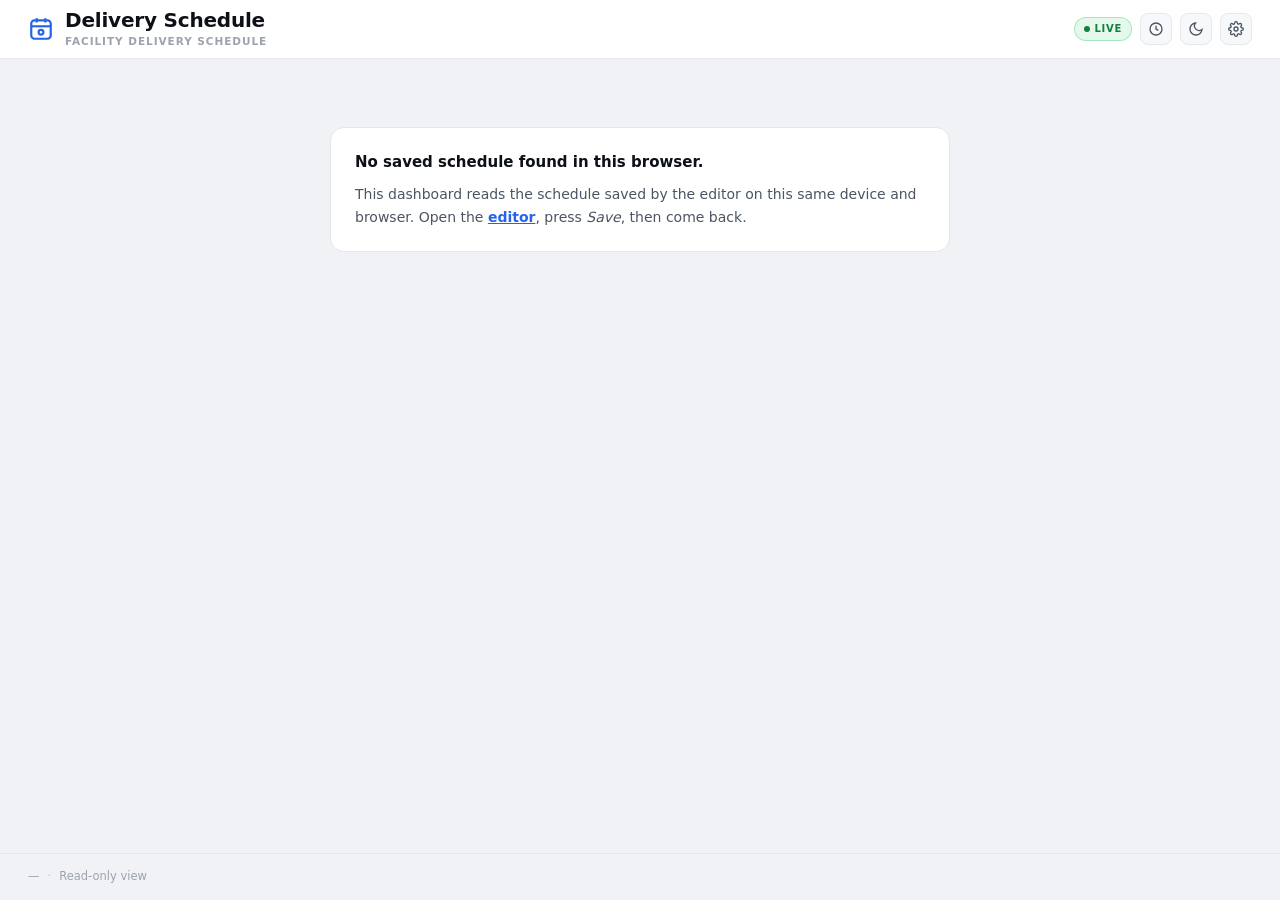
==== commit 61b6edda: "Add files via upload" ====
--- a/live.html
+++ b/live.html
@@ -6,8 +6,8 @@
 <meta name="robots" content="noindex">
 <title>Delivery Schedule — Live</title>
 <link rel="stylesheet" href="base.css">
-<link rel="stylesheet" href="style.css">
-<link rel="stylesheet" href="live.css">
+<link rel="stylesheet" href="style.css?v=31">
+<link rel="stylesheet" href="live.css?v=31">
 </head>
 <body class="live-body">
 
@@ -29,14 +29,77 @@
       <div class="live-header-right">
         <span class="live-cutoff" id="liveCutoff" hidden></span>
         <span class="live-badge live-live-badge"><span class="live-dot"></span>Live</span>
+
+        <button class="live-icon-btn" id="liveNowBtn" type="button" aria-label="Jump to current time" title="Jump to the current delivery slot">
+          <svg width="16" height="16" viewBox="0 0 24 24" fill="none" stroke="currentColor" stroke-width="2"><circle cx="12" cy="12" r="9"/><polyline points="12 7 12 12 15.5 14"/></svg>
+        </button>
+
         <button class="live-icon-btn" id="liveThemeBtn" type="button" aria-label="Toggle dark mode" title="Toggle dark mode">
           <svg width="16" height="16" viewBox="0 0 24 24" fill="none" stroke="currentColor" stroke-width="2"><path d="M21 12.8A9 9 0 1 1 11.2 3a7 7 0 0 0 9.8 9.8z"/></svg>
         </button>
+
+        <!-- ── Dashboard options ── -->
+        <div class="live-opts-wrap">
+          <button class="live-icon-btn" id="liveOptsBtn" type="button" aria-expanded="false" aria-controls="liveOptsPanel" aria-label="Dashboard options" title="Dashboard options">
+            <svg width="16" height="16" viewBox="0 0 24 24" fill="none" stroke="currentColor" stroke-width="2"><circle cx="12" cy="12" r="3"/><path d="M19.4 15a1.65 1.65 0 0 0 .33 1.82l.06.06a2 2 0 1 1-2.83 2.83l-.06-.06a1.65 1.65 0 0 0-1.82-.33 1.65 1.65 0 0 0-1 1.51V21a2 2 0 1 1-4 0v-.09A1.65 1.65 0 0 0 9 19.4a1.65 1.65 0 0 0-1.82.33l-.06.06a2 2 0 1 1-2.83-2.83l.06-.06a1.65 1.65 0 0 0 .33-1.82 1.65 1.65 0 0 0-1.51-1H3a2 2 0 1 1 0-4h.09A1.65 1.65 0 0 0 4.6 9a1.65 1.65 0 0 0-.33-1.82l-.06-.06a2 2 0 1 1 2.83-2.83l.06.06A1.65 1.65 0 0 0 9 4.6a1.65 1.65 0 0 0 1-1.51V3a2 2 0 1 1 4 0v.09a1.65 1.65 0 0 0 1 1.51 1.65 1.65 0 0 0 1.82-.33l.06-.06a2 2 0 1 1 2.83 2.83l-.06.06A1.65 1.65 0 0 0 19.4 9c.14.36.4.66.74.86.29.17.62.26.95.26H21a2 2 0 1 1 0 4h-.09a1.65 1.65 0 0 0-1.51 1z"/></svg>
+          </button>
+
+          <div class="live-opts-panel" id="liveOptsPanel" hidden>
+            <div class="live-opts-title">Dashboard Options</div>
+
+            <div class="live-opt-row">
+              <span class="live-opt-label">Quick Reference</span>
+              <div class="live-opt-choices" id="optRefShow">
+                <button class="live-opt-btn" data-val="on">Show</button>
+                <button class="live-opt-btn" data-val="off">Hide</button>
+              </div>
+            </div>
+
+            <div class="live-opt-row" id="optRefPosRow">
+              <span class="live-opt-label">Placement</span>
+              <div class="live-opt-choices" id="optRefPos">
+                <button class="live-opt-btn" data-val="right">Right</button>
+                <button class="live-opt-btn" data-val="left">Left</button>
+                <button class="live-opt-btn" data-val="top">Top</button>
+                <button class="live-opt-btn" data-val="bottom">Bottom</button>
+              </div>
+              <p class="live-opt-hint">On phones the two panes always become tabs.</p>
+            </div>
+
+            <div class="live-opts-divider"></div>
+
+            <div class="live-opt-row">
+              <span class="live-opt-label">Jump to current time on load</span>
+              <div class="live-opt-choices" id="optAutoScroll">
+                <button class="live-opt-btn" data-val="on">On</button>
+                <button class="live-opt-btn" data-val="off">Off</button>
+              </div>
+            </div>
+
+            <div class="live-opt-row">
+              <span class="live-opt-label">Dim slots already past</span>
+              <div class="live-opt-choices" id="optDimPast">
+                <button class="live-opt-btn" data-val="on">On</button>
+                <button class="live-opt-btn" data-val="off">Off</button>
+              </div>
+            </div>
+
+            <div class="live-opt-row">
+              <span class="live-opt-label">Auto-refresh</span>
+              <div class="live-opt-choices" id="optRefresh">
+                <button class="live-opt-btn" data-val="0">Off</button>
+                <button class="live-opt-btn" data-val="5">5 min</button>
+                <button class="live-opt-btn" data-val="15">15 min</button>
+                <button class="live-opt-btn" data-val="60">1 hr</button>
+              </div>
+            </div>
+          </div>
+        </div>
       </div>
     </div>
-    <nav class="live-tabs" role="tablist">
+    <nav class="live-tabs" role="tablist" id="liveTabs">
       <button class="live-tab active" data-view="timeline" role="tab" aria-selected="true">Timeline</button>
-      <button class="live-tab" data-view="reference" role="tab" aria-selected="false">Quick Reference</button>
+      <button class="live-tab" data-view="reference" role="tab" aria-selected="false" id="liveRefTab">Quick Reference</button>
     </nav>
   </header>
 
@@ -51,7 +114,7 @@
     <span>Read-only view</span>
   </footer>
 
-  <script src="live.js"></script>
+  <script src="live.js?v=31"></script>
 <script data-pplx-inline-edit>
 (function () {
   if (window === window.top) return;
--- a/style.css
+++ b/style.css
@@ -2547,10 +2547,93 @@
   border: 1px solid var(--border);
 }
 .weekend-pill.active { background: #ffffff; color: #16a34a; border-color: #ffffff; }
-
-/* Hide all rows in weekend mode, then reveal only weekend-tagged rows */
+.btn-weekend.mode-weekday .weekend-pill.active { color: #2563eb; }
+.weekend-pill { white-space: nowrap; }
+/* "WEEKDAY + WEEKEND" is the longest state label — drop the pill before it
+   forces the header to wrap on smaller laptops. */
+@media (max-width: 1400px) { .weekend-pill { display: none; } }
+
+/* Hide all rows in a filtered mode, then reveal only rows tagged for that mode */
 .weekend-mode .timeline-row { display: none; }
 .weekend-mode .timeline-row.has-weekend { display: flex; }
+.weekday-mode .timeline-row { display: none; }
+.weekday-mode .timeline-row.has-weekday { display: flex; }
+
+/* Within a visible row, drop the cards that don't belong to the active filter.
+   Untagged cards carry BOTH classes, so they survive every mode. */
+.weekend-mode .card:not(.day-weekend) { display: none; }
+.weekday-mode .card:not(.day-weekday) { display: none; }
+
+/* Weekday mode gets its own colour so the three states read at a glance */
+.btn-weekend.mode-weekday.active { background: #2563eb; border-color: #1d4ed8; color: #fff; }
+.btn-weekend.mode-weekend.active { background: #16a34a; border-color: #15803d; color: #fff; }
+.wknd-cycle-icon { opacity: 0.55; flex: none; margin-left: 1px; }
+.btn-weekend.active .wknd-cycle-icon { opacity: 0.85; }
+
+/* Floating Live Dashboard launcher
+   Lives outside the header, which had run out of horizontal room. Sits
+   bottom-right, stays out of the way until hovered, and is dismissible. */
+.live-launcher {
+  position: fixed;
+  right: 20px;
+  bottom: 20px;
+  z-index: 900;
+  display: flex;
+  align-items: center;
+  gap: 4px;
+  opacity: 0.82;
+  transition: opacity .15s ease, transform .15s ease;
+}
+.live-launcher:hover { opacity: 1; transform: translateY(-1px); }
+.live-launcher.is-hidden { display: none; }
+
+.live-launcher-btn {
+  display: inline-flex;
+  align-items: center;
+  gap: 8px;
+  height: 40px;
+  padding: 0 16px;
+  border-radius: 999px;
+  background: #16a34a;
+  border: 1px solid #15803d;
+  color: #fff;
+  font-size: 12.5px;
+  font-weight: 700;
+  letter-spacing: 0.02em;
+  text-decoration: none;
+  white-space: nowrap;
+  box-shadow: 0 6px 18px rgba(0, 0, 0, 0.18);
+  cursor: pointer;
+}
+.live-launcher-btn:hover { background: #15803d; }
+.live-launcher-btn svg { flex: none; }
+
+.live-launcher-hide {
+  display: inline-flex;
+  align-items: center;
+  justify-content: center;
+  width: 22px;
+  height: 22px;
+  border-radius: 50%;
+  border: 1px solid var(--border);
+  background: var(--surface);
+  color: var(--text-3);
+  cursor: pointer;
+  opacity: 0;
+  transition: opacity .15s ease;
+  padding: 0;
+}
+.live-launcher:hover .live-launcher-hide { opacity: 1; }
+.live-launcher-hide:hover { color: var(--text-1); }
+
+@media (max-width: 700px) {
+  .live-launcher { right: 12px; bottom: 12px; }
+  .live-launcher-label { display: none; }
+  .live-launcher-btn { width: 44px; height: 44px; padding: 0; justify-content: center; }
+  .live-launcher-hide { opacity: 1; }
+}
+
+@media print { .live-launcher { display: none !important; } }
 
 /* =============================================================================
    V30 — FEATURE 3d: BUILDER ROUTE COLOR SWATCH PICKER
@@ -2717,19 +2800,6 @@
   font-size: 11px !important;
 }
 
-/* ── Live dashboard launcher (header) ─────────────────────────────────────
-   Anchor styled to match the icon buttons; label collapses on narrow header. */
-.live-view-btn {
-  width: auto;
-  gap: 6px;
-  padding: 0 10px;
-  text-decoration: none;
-  font-size: 12px;
-  font-weight: 700;
-  letter-spacing: 0.02em;
-}
-.live-view-btn .live-view-label { line-height: 1; }
-@media (max-width: 1100px) {
-  .live-view-btn .live-view-label { display: none; }
-  .live-view-btn { width: 30px; padding: 0; }
-}
+/* The old in-header .live-view-btn was retired in v31 — the launcher is now the
+   floating .live-launcher defined earlier, which frees ~90px of header width. */
+
--- a/live.css
+++ b/live.css
@@ -149,18 +149,158 @@
 .live-status p { margin: 8px 0 0; }
 .live-status a { color: var(--accent, #2f6f6b); font-weight: 700; }
 
+/* ── Dashboard options panel ────────────────────────────────────────────── */
+.live-opts-wrap { position: relative; }
+.live-icon-btn.active { background: var(--accent, #2f6f6b); border-color: var(--accent, #2f6f6b); color: #fff; }
+
+.live-opts-panel {
+  position: absolute;
+  top: calc(100% + 8px);
+  right: 0;
+  z-index: 120;
+  width: 288px;
+  max-width: calc(100vw - 24px);
+  padding: 14px 15px 15px;
+  background: var(--surface);
+  border: 1px solid var(--border);
+  border-radius: 12px;
+  box-shadow: 0 14px 38px rgba(0, 0, 0, 0.18);
+}
+.live-opts-title {
+  font-size: 10px;
+  font-weight: 800;
+  letter-spacing: 0.1em;
+  text-transform: uppercase;
+  color: var(--text-3);
+  margin-bottom: 11px;
+}
+.live-opts-divider { height: 1px; background: var(--border); margin: 12px 0; }
+
+.live-opt-row { margin-bottom: 12px; }
+.live-opt-row:last-child { margin-bottom: 0; }
+.live-opt-row.is-disabled { opacity: 0.4; pointer-events: none; }
+.live-opt-label {
+  display: block;
+  font-size: 11.5px;
+  font-weight: 700;
+  color: var(--text-2);
+  margin-bottom: 6px;
+}
+.live-opt-choices { display: flex; gap: 4px; flex-wrap: wrap; }
+.live-opt-btn {
+  flex: 1 1 auto;
+  min-width: 52px;
+  padding: 6px 8px;
+  font-size: 11.5px;
+  font-weight: 700;
+  color: var(--text-2);
+  background: var(--surface-2);
+  border: 1px solid var(--border);
+  border-radius: 7px;
+  cursor: pointer;
+  transition: background .12s, color .12s, border-color .12s;
+}
+.live-opt-btn:hover { color: var(--text-1); }
+.live-opt-btn.active {
+  background: var(--accent, #2f6f6b);
+  border-color: var(--accent, #2f6f6b);
+  color: #fff;
+}
+.live-opt-hint {
+  margin: 6px 0 0;
+  font-size: 10.5px;
+  line-height: 1.45;
+  color: var(--text-3);
+}
+
+/* ── Layout: Quick Reference placement ──────────────────────────────────── */
 /* The saved markup keeps its original two-column layout on wide screens */
 .live-content .main-layout {
   display: flex;
   align-items: flex-start;
   gap: clamp(14px, 2vw, 26px);
 }
-.live-content .timeline-section { flex: 1; min-width: 0; }
+.live-content .timeline-section { flex: 1; min-width: 0; padding: 0; border-right: none; }
 .live-content .ref-section {
   position: sticky;
   top: 96px;
   max-height: calc(100vh - 120px);
   overflow-y: auto;
+  padding: 0;
+}
+
+/* Hidden entirely */
+body[data-ref="off"] .live-content .ref-section { display: none !important; }
+
+/* Side placements keep the sticky sidebar; row-reverse moves it left without
+   touching the saved DOM order, so the editor's markup stays untouched. */
+body[data-ref-pos="right"] .live-content .main-layout { flex-direction: row; }
+body[data-ref-pos="left"]  .live-content .main-layout { flex-direction: row-reverse; }
+body[data-ref-pos="left"]  .live-content .ref-section { border-left: none; border-right: 1px solid var(--border); padding-right: clamp(14px, 2vw, 26px); }
+
+/* Stacked placements: the sidebar can't be sticky or width-capped any more */
+body[data-ref-pos="top"]    .live-content .main-layout,
+body[data-ref-pos="bottom"] .live-content .main-layout { display: block; }
+body[data-ref-pos="top"]    .live-content .ref-section,
+body[data-ref-pos="bottom"] .live-content .ref-section {
+  position: static;
+  max-height: none;
+  overflow: visible;
+  width: 100% !important;
+  max-width: 100% !important;
+  border-left: none;
+  border-right: none;
+}
+body[data-ref-pos="top"] .live-content .ref-section {
+  padding-bottom: 18px;
+  margin-bottom: 18px;
+  border-bottom: 1px solid var(--border);
+}
+body[data-ref-pos="bottom"] .live-content .ref-section {
+  padding-top: 18px;
+  margin-top: 18px;
+  border-top: 1px solid var(--border);
+}
+/* Source order is timeline-then-reference, so "top" needs a visual reorder */
+body[data-ref-pos="top"] .live-content .main-layout {
+  display: flex;
+  flex-direction: column;
+}
+body[data-ref-pos="top"] .live-content .ref-section      { order: 1; }
+body[data-ref-pos="top"] .live-content .timeline-section { order: 2; }
+
+/* Wide stacked layouts read better with the facility table in columns */
+@media (min-width: 1100px) {
+  body[data-ref-pos="top"] .live-content .ref-section,
+  body[data-ref-pos="bottom"] .live-content .ref-section { max-height: 46vh; overflow-y: auto; }
+}
+
+/* ── "NOW" / past-slot marking ──────────────────────────────────────────── */
+.live-content .timeline-row { scroll-margin-top: 108px; transition: opacity .18s ease; }
+
+.live-content .timeline-row.live-past-row { opacity: 0.38; }
+.live-content .timeline-row.live-past-row:hover { opacity: 0.75; }
+
+.live-content .timeline-row.live-now-row {
+  position: relative;
+  background: rgba(34, 197, 94, 0.07);
+  border-radius: 12px;
+  box-shadow: inset 3px 0 0 #16a34a;
+  opacity: 1;
+}
+[data-theme="dark"] .live-content .timeline-row.live-now-row { background: rgba(34, 197, 94, 0.12); }
+
+.live-now-badge {
+  display: inline-block;
+  margin-top: 5px;
+  padding: 2px 7px;
+  border-radius: 999px;
+  font-size: 9px;
+  font-weight: 800;
+  letter-spacing: 0.09em;
+  color: #fff;
+  background: #16a34a;
+  white-space: nowrap;
 }
 
 /* ── Footer ─────────────────────────────────────────────────────────────── */
@@ -194,9 +334,26 @@
   }
   .live-content .timeline-section { padding-right: 0; border-right: none; }
 
+  /* Below 900px the tabs take over regardless of the chosen placement */
+  body[data-ref-pos="right"] .live-content .main-layout,
+  body[data-ref-pos="left"]  .live-content .main-layout,
+  body[data-ref-pos="top"]   .live-content .main-layout,
+  body[data-ref-pos="bottom"] .live-content .main-layout { display: block; }
+  body[data-ref-pos="left"] .live-content .ref-section { border-right: none; padding-right: 0; }
+  body[data-ref-pos="top"] .live-content .ref-section,
+  body[data-ref-pos="bottom"] .live-content .ref-section {
+    max-height: none; margin: 0; padding-top: 0; padding-bottom: 0; border: none;
+  }
+
   /* One pane at a time */
   body[data-view="timeline"]  .live-content .ref-section      { display: none; }
   body[data-view="reference"] .live-content .timeline-section { display: none; }
+
+  /* With Quick Reference switched off there is only one pane — hide the bar */
+  body[data-ref="off"] .live-tabs { display: none; }
+
+  .live-content .timeline-row { scroll-margin-top: 132px; }
+  .live-content .timeline-row.live-now-row { padding-left: 10px !important; }
 
   /* Timeline rows stack: time label above the cards */
   .live-content .timeline-row {
@@ -268,4 +425,7 @@
 @media print {
   .live-header, .live-footer, .live-tabs { display: none !important; }
   .live-content .ref-section { position: static; max-height: none; overflow: visible; }
-}
+  .live-content .timeline-row.live-past-row { opacity: 1 !important; }
+  .live-content .timeline-row.live-now-row { box-shadow: none; background: none; }
+  .live-now-badge { display: none !important; }
+}
